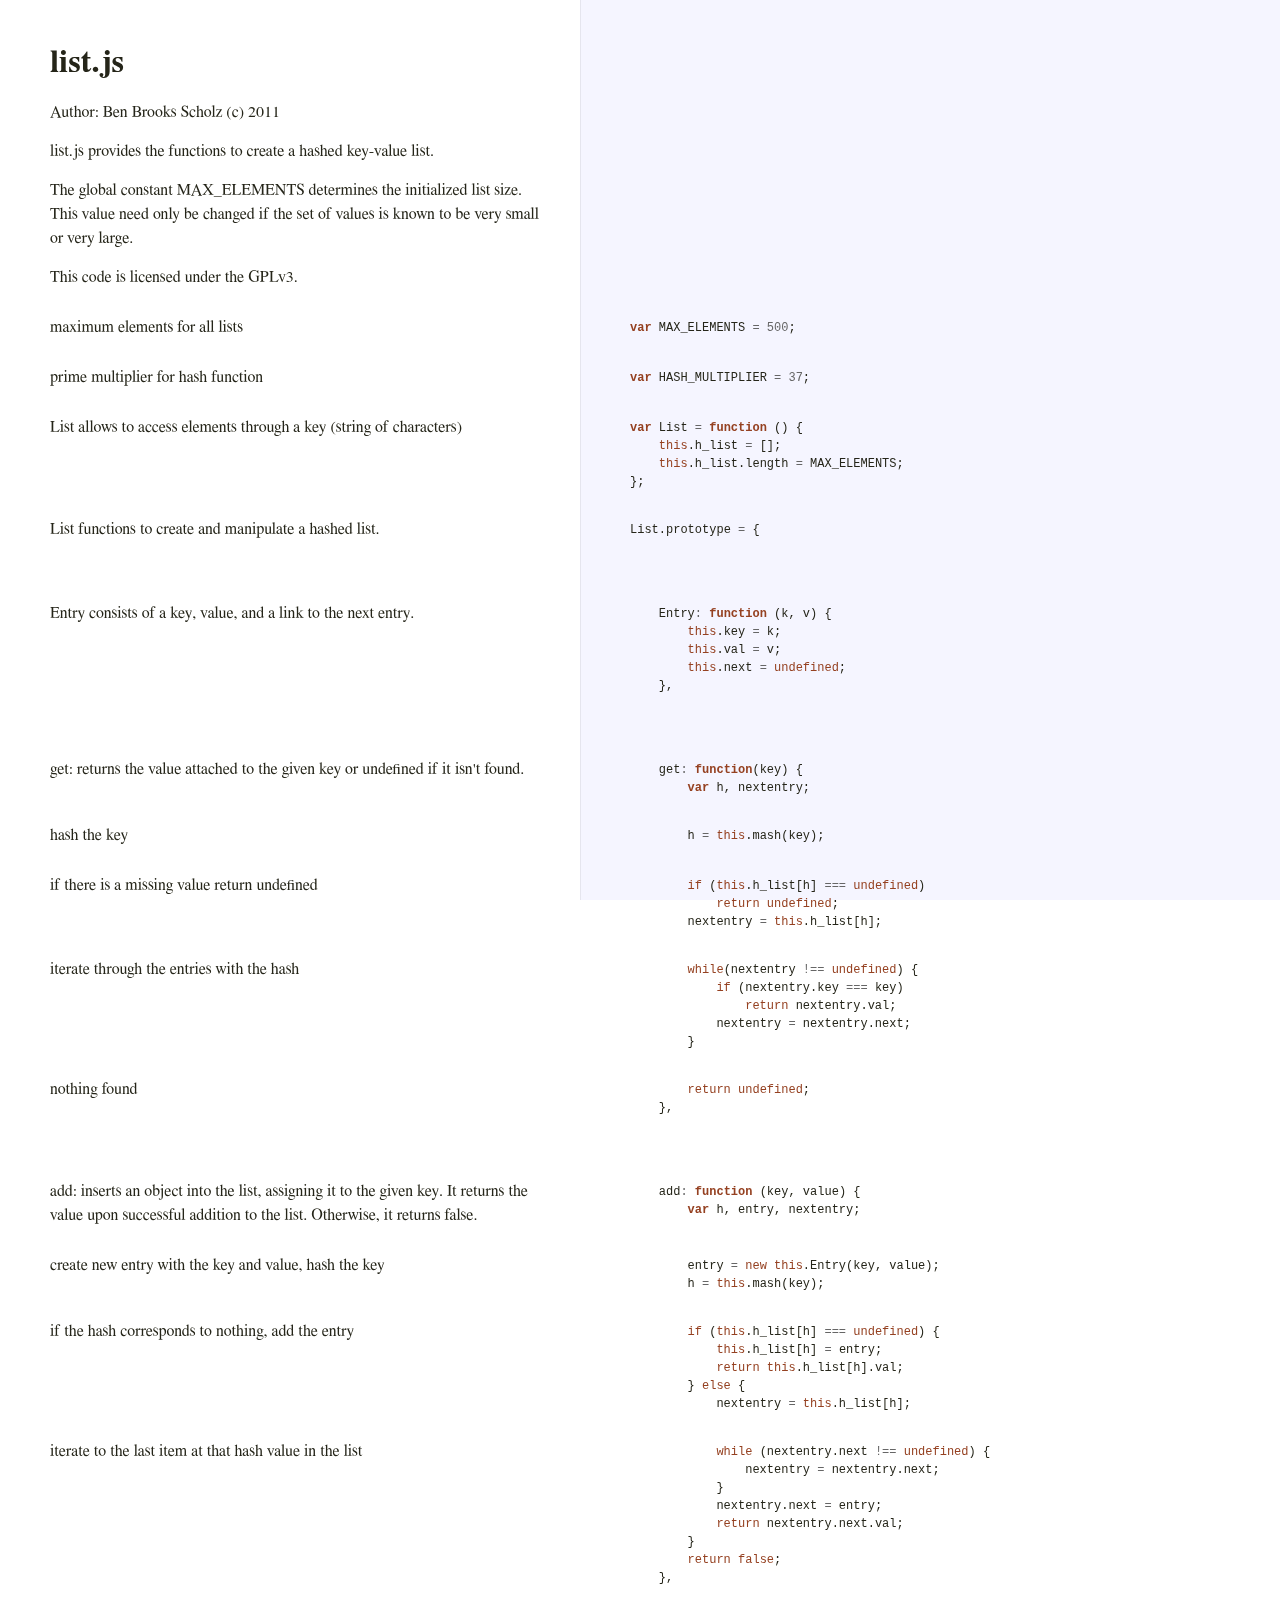
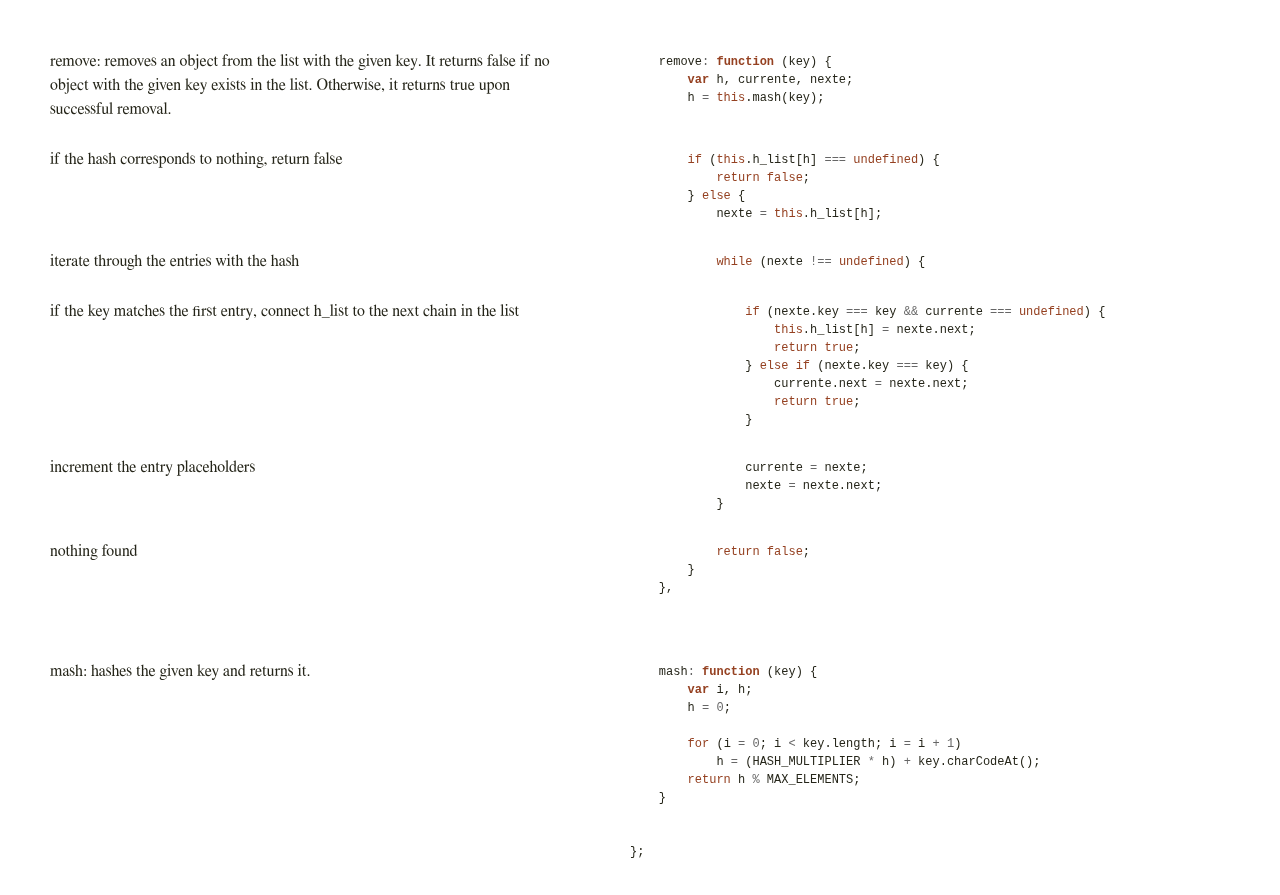
==== list.html @ 52f8178a "first commit" ====
<!DOCTYPE html>
<html>
<head>
  <meta http-equiv="content-type" content="text/html;charset=utf-8">
  <title>list.js</title>
  <link rel="stylesheet" href="styles/pycco.css">
</head>
<body>
<div id="background"></div>
<div id='container'>
  
  <div class='section'>
    <div class='docs'><h1>list.js</h1></div>
  </div>
  <div class='clearall'>
  <div class='section' id='section-0'>
    <div class='docs'>
      <div class='octowrap'>
        <a class='octothorpe' href='#section-0'>#</a>
      </div>
      <p>Author: Ben Brooks Scholz (c) 2011</p>
<p>list.js provides the functions to create a hashed key-value list.</p>
<p>The global constant MAX_ELEMENTS determines the initialized list
size. This value need only be changed if the set of values is known
to be very small or very large.</p>
<p>This code is licensed under the GPLv3.</p>
    </div>
    <div class='code'>
      <div class="highlight"><pre> </pre></div>
    </div>
  </div>
  <div class='clearall'></div><div class='section' id='section-1'>
    <div class='docs'>
      <div class='octowrap'>
        <a class='octothorpe' href='#section-1'>#</a>
      </div>
      <p>maximum elements for all lists </p>
    </div>
    <div class='code'>
      <div class="highlight"><pre><span class="kd">var</span> <span class="nx">MAX_ELEMENTS</span> <span class="o">=</span> <span class="mi">500</span><span class="p">;</span> </pre></div>
    </div>
  </div>
  <div class='clearall'></div><div class='section' id='section-2'>
    <div class='docs'>
      <div class='octowrap'>
        <a class='octothorpe' href='#section-2'>#</a>
      </div>
      <p>prime multiplier for hash function</p>
    </div>
    <div class='code'>
      <div class="highlight"><pre><span class="kd">var</span> <span class="nx">HASH_MULTIPLIER</span> <span class="o">=</span> <span class="mi">37</span><span class="p">;</span>   </pre></div>
    </div>
  </div>
  <div class='clearall'></div><div class='section' id='section-3'>
    <div class='docs'>
      <div class='octowrap'>
        <a class='octothorpe' href='#section-3'>#</a>
      </div>
      <p>List allows to access elements through a key (string of characters)</p>
    </div>
    <div class='code'>
      <div class="highlight"><pre><span class="kd">var</span> <span class="nx">List</span> <span class="o">=</span> <span class="kd">function</span> <span class="p">()</span> <span class="p">{</span>
    <span class="k">this</span><span class="p">.</span><span class="nx">h_list</span> <span class="o">=</span> <span class="p">[];</span>
    <span class="k">this</span><span class="p">.</span><span class="nx">h_list</span><span class="p">.</span><span class="nx">length</span> <span class="o">=</span> <span class="nx">MAX_ELEMENTS</span><span class="p">;</span>
<span class="p">};</span></pre></div>
    </div>
  </div>
  <div class='clearall'></div><div class='section' id='section-4'>
    <div class='docs'>
      <div class='octowrap'>
        <a class='octothorpe' href='#section-4'>#</a>
      </div>
      <p>List functions to create and manipulate a hashed list.</p>
    </div>
    <div class='code'>
      <div class="highlight"><pre><span class="nx">List</span><span class="p">.</span><span class="nx">prototype</span> <span class="o">=</span> <span class="p">{</span>
    
    </pre></div>
    </div>
  </div>
  <div class='clearall'></div><div class='section' id='section-5'>
    <div class='docs'>
      <div class='octowrap'>
        <a class='octothorpe' href='#section-5'>#</a>
      </div>
      <p>Entry consists of a key, value, and a link to the next entry.</p>
    </div>
    <div class='code'>
      <div class="highlight"><pre>    <span class="nx">Entry</span><span class="o">:</span> <span class="kd">function</span> <span class="p">(</span><span class="nx">k</span><span class="p">,</span> <span class="nx">v</span><span class="p">)</span> <span class="p">{</span>
        <span class="k">this</span><span class="p">.</span><span class="nx">key</span> <span class="o">=</span> <span class="nx">k</span><span class="p">;</span>  
        <span class="k">this</span><span class="p">.</span><span class="nx">val</span> <span class="o">=</span> <span class="nx">v</span><span class="p">;</span>
        <span class="k">this</span><span class="p">.</span><span class="nx">next</span> <span class="o">=</span> <span class="kc">undefined</span><span class="p">;</span>
    <span class="p">},</span>
    
    </pre></div>
    </div>
  </div>
  <div class='clearall'></div><div class='section' id='section-6'>
    <div class='docs'>
      <div class='octowrap'>
        <a class='octothorpe' href='#section-6'>#</a>
      </div>
      <p>get: returns the value attached to the given key or undefined if it isn't found.</p>
    </div>
    <div class='code'>
      <div class="highlight"><pre>    <span class="nx">get</span><span class="o">:</span> <span class="kd">function</span><span class="p">(</span><span class="nx">key</span><span class="p">)</span> <span class="p">{</span>
        <span class="kd">var</span> <span class="nx">h</span><span class="p">,</span> <span class="nx">nextentry</span><span class="p">;</span></pre></div>
    </div>
  </div>
  <div class='clearall'></div><div class='section' id='section-7'>
    <div class='docs'>
      <div class='octowrap'>
        <a class='octothorpe' href='#section-7'>#</a>
      </div>
      <p>hash the key</p>
    </div>
    <div class='code'>
      <div class="highlight"><pre>        <span class="nx">h</span> <span class="o">=</span> <span class="k">this</span><span class="p">.</span><span class="nx">mash</span><span class="p">(</span><span class="nx">key</span><span class="p">);</span></pre></div>
    </div>
  </div>
  <div class='clearall'></div><div class='section' id='section-8'>
    <div class='docs'>
      <div class='octowrap'>
        <a class='octothorpe' href='#section-8'>#</a>
      </div>
      <p>if there is a missing value return undefined</p>
    </div>
    <div class='code'>
      <div class="highlight"><pre>        <span class="k">if</span> <span class="p">(</span><span class="k">this</span><span class="p">.</span><span class="nx">h_list</span><span class="p">[</span><span class="nx">h</span><span class="p">]</span> <span class="o">===</span> <span class="kc">undefined</span><span class="p">)</span> 
            <span class="k">return</span> <span class="kc">undefined</span><span class="p">;</span>
        <span class="nx">nextentry</span> <span class="o">=</span> <span class="k">this</span><span class="p">.</span><span class="nx">h_list</span><span class="p">[</span><span class="nx">h</span><span class="p">];</span></pre></div>
    </div>
  </div>
  <div class='clearall'></div><div class='section' id='section-9'>
    <div class='docs'>
      <div class='octowrap'>
        <a class='octothorpe' href='#section-9'>#</a>
      </div>
      <p>iterate through the entries with the hash  <br />
</p>
    </div>
    <div class='code'>
      <div class="highlight"><pre>        <span class="k">while</span><span class="p">(</span><span class="nx">nextentry</span> <span class="o">!==</span> <span class="kc">undefined</span><span class="p">)</span> <span class="p">{</span>
            <span class="k">if</span> <span class="p">(</span><span class="nx">nextentry</span><span class="p">.</span><span class="nx">key</span> <span class="o">===</span> <span class="nx">key</span><span class="p">)</span>
                <span class="k">return</span> <span class="nx">nextentry</span><span class="p">.</span><span class="nx">val</span><span class="p">;</span>
            <span class="nx">nextentry</span> <span class="o">=</span> <span class="nx">nextentry</span><span class="p">.</span><span class="nx">next</span><span class="p">;</span>
        <span class="p">}</span></pre></div>
    </div>
  </div>
  <div class='clearall'></div><div class='section' id='section-10'>
    <div class='docs'>
      <div class='octowrap'>
        <a class='octothorpe' href='#section-10'>#</a>
      </div>
      <p>nothing found</p>
    </div>
    <div class='code'>
      <div class="highlight"><pre>        <span class="k">return</span> <span class="kc">undefined</span><span class="p">;</span>
    <span class="p">},</span>
    
    </pre></div>
    </div>
  </div>
  <div class='clearall'></div><div class='section' id='section-11'>
    <div class='docs'>
      <div class='octowrap'>
        <a class='octothorpe' href='#section-11'>#</a>
      </div>
      <p>add: inserts an object into the list, assigning it to the given key.
It returns the value upon successful addition to the list. Otherwise,
it returns false.</p>
    </div>
    <div class='code'>
      <div class="highlight"><pre>    <span class="nx">add</span><span class="o">:</span> <span class="kd">function</span> <span class="p">(</span><span class="nx">key</span><span class="p">,</span> <span class="nx">value</span><span class="p">)</span> <span class="p">{</span>
        <span class="kd">var</span> <span class="nx">h</span><span class="p">,</span> <span class="nx">entry</span><span class="p">,</span> <span class="nx">nextentry</span><span class="p">;</span></pre></div>
    </div>
  </div>
  <div class='clearall'></div><div class='section' id='section-12'>
    <div class='docs'>
      <div class='octowrap'>
        <a class='octothorpe' href='#section-12'>#</a>
      </div>
      <p>create new entry with the key and value, hash the key</p>
    </div>
    <div class='code'>
      <div class="highlight"><pre>        <span class="nx">entry</span> <span class="o">=</span> <span class="k">new</span> <span class="k">this</span><span class="p">.</span><span class="nx">Entry</span><span class="p">(</span><span class="nx">key</span><span class="p">,</span> <span class="nx">value</span><span class="p">);</span>
        <span class="nx">h</span> <span class="o">=</span> <span class="k">this</span><span class="p">.</span><span class="nx">mash</span><span class="p">(</span><span class="nx">key</span><span class="p">);</span></pre></div>
    </div>
  </div>
  <div class='clearall'></div><div class='section' id='section-13'>
    <div class='docs'>
      <div class='octowrap'>
        <a class='octothorpe' href='#section-13'>#</a>
      </div>
      <p>if the hash corresponds to nothing, add the entry</p>
    </div>
    <div class='code'>
      <div class="highlight"><pre>        <span class="k">if</span> <span class="p">(</span><span class="k">this</span><span class="p">.</span><span class="nx">h_list</span><span class="p">[</span><span class="nx">h</span><span class="p">]</span> <span class="o">===</span> <span class="kc">undefined</span><span class="p">)</span> <span class="p">{</span>
            <span class="k">this</span><span class="p">.</span><span class="nx">h_list</span><span class="p">[</span><span class="nx">h</span><span class="p">]</span> <span class="o">=</span> <span class="nx">entry</span><span class="p">;</span>
            <span class="k">return</span> <span class="k">this</span><span class="p">.</span><span class="nx">h_list</span><span class="p">[</span><span class="nx">h</span><span class="p">].</span><span class="nx">val</span><span class="p">;</span>
        <span class="p">}</span> <span class="k">else</span> <span class="p">{</span>
            <span class="nx">nextentry</span> <span class="o">=</span> <span class="k">this</span><span class="p">.</span><span class="nx">h_list</span><span class="p">[</span><span class="nx">h</span><span class="p">];</span></pre></div>
    </div>
  </div>
  <div class='clearall'></div><div class='section' id='section-14'>
    <div class='docs'>
      <div class='octowrap'>
        <a class='octothorpe' href='#section-14'>#</a>
      </div>
      <p>iterate to the last item at that hash value in the list</p>
    </div>
    <div class='code'>
      <div class="highlight"><pre>            <span class="k">while</span> <span class="p">(</span><span class="nx">nextentry</span><span class="p">.</span><span class="nx">next</span> <span class="o">!==</span> <span class="kc">undefined</span><span class="p">)</span> <span class="p">{</span>
                <span class="nx">nextentry</span> <span class="o">=</span> <span class="nx">nextentry</span><span class="p">.</span><span class="nx">next</span><span class="p">;</span>
            <span class="p">}</span>
            <span class="nx">nextentry</span><span class="p">.</span><span class="nx">next</span> <span class="o">=</span> <span class="nx">entry</span><span class="p">;</span>
            <span class="k">return</span> <span class="nx">nextentry</span><span class="p">.</span><span class="nx">next</span><span class="p">.</span><span class="nx">val</span><span class="p">;</span>
        <span class="p">}</span>
        <span class="k">return</span> <span class="kc">false</span><span class="p">;</span>
    <span class="p">},</span>
    
    </pre></div>
    </div>
  </div>
  <div class='clearall'></div><div class='section' id='section-15'>
    <div class='docs'>
      <div class='octowrap'>
        <a class='octothorpe' href='#section-15'>#</a>
      </div>
      <p>remove: removes an object from the list with the given key. It returns
false if no object with the given key exists in the list. Otherwise, it
returns true upon successful removal.</p>
    </div>
    <div class='code'>
      <div class="highlight"><pre>    <span class="nx">remove</span><span class="o">:</span> <span class="kd">function</span> <span class="p">(</span><span class="nx">key</span><span class="p">)</span> <span class="p">{</span>
        <span class="kd">var</span> <span class="nx">h</span><span class="p">,</span> <span class="nx">currente</span><span class="p">,</span> <span class="nx">nexte</span><span class="p">;</span>
        <span class="nx">h</span> <span class="o">=</span> <span class="k">this</span><span class="p">.</span><span class="nx">mash</span><span class="p">(</span><span class="nx">key</span><span class="p">);</span></pre></div>
    </div>
  </div>
  <div class='clearall'></div><div class='section' id='section-16'>
    <div class='docs'>
      <div class='octowrap'>
        <a class='octothorpe' href='#section-16'>#</a>
      </div>
      <p>if the hash corresponds to nothing, return false</p>
    </div>
    <div class='code'>
      <div class="highlight"><pre>        <span class="k">if</span> <span class="p">(</span><span class="k">this</span><span class="p">.</span><span class="nx">h_list</span><span class="p">[</span><span class="nx">h</span><span class="p">]</span> <span class="o">===</span> <span class="kc">undefined</span><span class="p">)</span> <span class="p">{</span>
            <span class="k">return</span> <span class="kc">false</span><span class="p">;</span>
        <span class="p">}</span> <span class="k">else</span> <span class="p">{</span>
            <span class="nx">nexte</span> <span class="o">=</span> <span class="k">this</span><span class="p">.</span><span class="nx">h_list</span><span class="p">[</span><span class="nx">h</span><span class="p">];</span></pre></div>
    </div>
  </div>
  <div class='clearall'></div><div class='section' id='section-17'>
    <div class='docs'>
      <div class='octowrap'>
        <a class='octothorpe' href='#section-17'>#</a>
      </div>
      <p>iterate through the entries with the hash</p>
    </div>
    <div class='code'>
      <div class="highlight"><pre>            <span class="k">while</span> <span class="p">(</span><span class="nx">nexte</span> <span class="o">!==</span> <span class="kc">undefined</span><span class="p">)</span> <span class="p">{</span></pre></div>
    </div>
  </div>
  <div class='clearall'></div><div class='section' id='section-18'>
    <div class='docs'>
      <div class='octowrap'>
        <a class='octothorpe' href='#section-18'>#</a>
      </div>
      <p>if the key matches the first entry, connect h_list to the next chain in the list</p>
    </div>
    <div class='code'>
      <div class="highlight"><pre>                <span class="k">if</span> <span class="p">(</span><span class="nx">nexte</span><span class="p">.</span><span class="nx">key</span> <span class="o">===</span> <span class="nx">key</span> <span class="o">&amp;&amp;</span> <span class="nx">currente</span> <span class="o">===</span> <span class="kc">undefined</span><span class="p">)</span> <span class="p">{</span>
                    <span class="k">this</span><span class="p">.</span><span class="nx">h_list</span><span class="p">[</span><span class="nx">h</span><span class="p">]</span> <span class="o">=</span> <span class="nx">nexte</span><span class="p">.</span><span class="nx">next</span><span class="p">;</span>
                    <span class="k">return</span> <span class="kc">true</span><span class="p">;</span>
                <span class="p">}</span> <span class="k">else</span> <span class="k">if</span> <span class="p">(</span><span class="nx">nexte</span><span class="p">.</span><span class="nx">key</span> <span class="o">===</span> <span class="nx">key</span><span class="p">)</span> <span class="p">{</span>
                    <span class="nx">currente</span><span class="p">.</span><span class="nx">next</span> <span class="o">=</span> <span class="nx">nexte</span><span class="p">.</span><span class="nx">next</span><span class="p">;</span>
                    <span class="k">return</span> <span class="kc">true</span><span class="p">;</span>
                <span class="p">}</span></pre></div>
    </div>
  </div>
  <div class='clearall'></div><div class='section' id='section-19'>
    <div class='docs'>
      <div class='octowrap'>
        <a class='octothorpe' href='#section-19'>#</a>
      </div>
      <p>increment the entry placeholders</p>
    </div>
    <div class='code'>
      <div class="highlight"><pre>                <span class="nx">currente</span> <span class="o">=</span> <span class="nx">nexte</span><span class="p">;</span>
                <span class="nx">nexte</span> <span class="o">=</span> <span class="nx">nexte</span><span class="p">.</span><span class="nx">next</span><span class="p">;</span>
            <span class="p">}</span></pre></div>
    </div>
  </div>
  <div class='clearall'></div><div class='section' id='section-20'>
    <div class='docs'>
      <div class='octowrap'>
        <a class='octothorpe' href='#section-20'>#</a>
      </div>
      <p>nothing found</p>
    </div>
    <div class='code'>
      <div class="highlight"><pre>            <span class="k">return</span> <span class="kc">false</span><span class="p">;</span>
        <span class="p">}</span>
    <span class="p">},</span>
     
    </pre></div>
    </div>
  </div>
  <div class='clearall'></div><div class='section' id='section-21'>
    <div class='docs'>
      <div class='octowrap'>
        <a class='octothorpe' href='#section-21'>#</a>
      </div>
      <p>mash: hashes the given key and returns it.</p>
    </div>
    <div class='code'>
      <div class="highlight"><pre>    <span class="nx">mash</span><span class="o">:</span> <span class="kd">function</span> <span class="p">(</span><span class="nx">key</span><span class="p">)</span> <span class="p">{</span>
        <span class="kd">var</span> <span class="nx">i</span><span class="p">,</span> <span class="nx">h</span><span class="p">;</span>
        <span class="nx">h</span> <span class="o">=</span> <span class="mi">0</span><span class="p">;</span>
        
        <span class="k">for</span> <span class="p">(</span><span class="nx">i</span> <span class="o">=</span> <span class="mi">0</span><span class="p">;</span> <span class="nx">i</span> <span class="o">&lt;</span> <span class="nx">key</span><span class="p">.</span><span class="nx">length</span><span class="p">;</span> <span class="nx">i</span> <span class="o">=</span> <span class="nx">i</span> <span class="o">+</span> <span class="mi">1</span><span class="p">)</span>
            <span class="nx">h</span> <span class="o">=</span> <span class="p">(</span><span class="nx">HASH_MULTIPLIER</span> <span class="o">*</span> <span class="nx">h</span><span class="p">)</span> <span class="o">+</span> <span class="nx">key</span><span class="p">.</span><span class="nx">charCodeAt</span><span class="p">();</span>
        <span class="k">return</span> <span class="nx">h</span> <span class="o">%</span> <span class="nx">MAX_ELEMENTS</span><span class="p">;</span>
    <span class="p">}</span> 
    
     
<span class="p">};</span>

</pre></div>
    </div>
  </div>
  <div class='clearall'></div>
</div>
</body>
---- styles/pycco.css ----
/*--------------------- Layout and Typography ----------------------------*/
body {
  font-family: 'Palatino Linotype', 'Book Antiqua', Palatino, FreeSerif, serif;
  font-size: 16px;
  line-height: 24px;
  color: #252519;
  margin: 0; padding: 0;
}
a {
  color: #261a3b;
}
  a:visited {
    color: #261a3b;
  }
p {
  margin: 0 0 15px 0;
}
h1, h2, h3, h4, h5, h6 {
  margin: 40px 0 15px 0;
}
h2, h3, h4, h5, h6 {
    margin-top: 0;
  }
#container, div.section {
  position: relative;
}
#background {
  position: fixed;
  top: 0; left: 580px; right: 0; bottom: 0;
  background: #f5f5ff;
  border-left: 1px solid #e5e5ee;
  z-index: -1;
}
#jump_to, #jump_page {
  background: white;
  -webkit-box-shadow: 0 0 25px #777; -moz-box-shadow: 0 0 25px #777;
  -webkit-border-bottom-left-radius: 5px; -moz-border-radius-bottomleft: 5px;
  font: 10px Arial;
  text-transform: uppercase;
  cursor: pointer;
  text-align: right;
}
#jump_to, #jump_wrapper {
  position: fixed;
  right: 0; top: 0;
  padding: 5px 10px;
}
  #jump_wrapper {
    padding: 0;
    display: none;
  }
    #jump_to:hover #jump_wrapper {
      display: block;
    }
    #jump_page {
      padding: 5px 0 3px;
      margin: 0 0 25px 25px;
    }
      #jump_page .source {
        display: block;
        padding: 5px 10px;
        text-decoration: none;
        border-top: 1px solid #eee;
      }
        #jump_page .source:hover {
          background: #f5f5ff;
        }
        #jump_page .source:first-child {
        }
div.docs {
  float: left;
  max-width: 500px;
  min-width: 500px;
  min-height: 5px;
  padding: 10px 25px 1px 50px;
  vertical-align: top;
  text-align: left;
}
  .docs pre {
    margin: 15px 0 15px;
    padding-left: 15px;
  }
  .docs p tt, .docs p code {
    background: #f8f8ff;
    border: 1px solid #dedede;
    font-size: 12px;
    padding: 0 0.2em;
  }
  .octowrap {
    position: relative;
  }
    .octothorpe {
      font: 12px Arial;
      text-decoration: none;
      color: #454545;
      position: absolute;
      top: 3px; left: -20px;
      padding: 1px 2px;
      opacity: 0;
      -webkit-transition: opacity 0.2s linear;
    }
      div.docs:hover .octothorpe {
        opacity: 1;
      }
div.code {
  margin-left: 580px;
  padding: 14px 15px 16px 50px;
  vertical-align: top;
}
  .code pre, .docs p code {
    font-size: 12px;
  }
    pre, tt, code {
      line-height: 18px;
      font-family: Monaco, Consolas, "Lucida Console", monospace;
      margin: 0; padding: 0;
    }
div.clearall {
    clear: both;
}


/*---------------------- Syntax Highlighting -----------------------------*/
td.linenos { background-color: #f0f0f0; padding-right: 10px; }
span.lineno { background-color: #f0f0f0; padding: 0 5px 0 5px; }
body .hll { background-color: #ffffcc }
body .c { color: #408080; font-style: italic }  /* Comment */
body .err { border: 1px solid #FF0000 }         /* Error */
body .k { color: #954121 }                      /* Keyword */
body .o { color: #666666 }                      /* Operator */
body .cm { color: #408080; font-style: italic } /* Comment.Multiline */
body .cp { color: #BC7A00 }                     /* Comment.Preproc */
body .c1 { color: #408080; font-style: italic } /* Comment.Single */
body .cs { color: #408080; font-style: italic } /* Comment.Special */
body .gd { color: #A00000 }                     /* Generic.Deleted */
body .ge { font-style: italic }                 /* Generic.Emph */
body .gr { color: #FF0000 }                     /* Generic.Error */
body .gh { color: #000080; font-weight: bold }  /* Generic.Heading */
body .gi { color: #00A000 }                     /* Generic.Inserted */
body .go { color: #808080 }                     /* Generic.Output */
body .gp { color: #000080; font-weight: bold }  /* Generic.Prompt */
body .gs { font-weight: bold }                  /* Generic.Strong */
body .gu { color: #800080; font-weight: bold }  /* Generic.Subheading */
body .gt { color: #0040D0 }                     /* Generic.Traceback */
body .kc { color: #954121 }                     /* Keyword.Constant */
body .kd { color: #954121; font-weight: bold }  /* Keyword.Declaration */
body .kn { color: #954121; font-weight: bold }  /* Keyword.Namespace */
body .kp { color: #954121 }                     /* Keyword.Pseudo */
body .kr { color: #954121; font-weight: bold }  /* Keyword.Reserved */
body .kt { color: #B00040 }                     /* Keyword.Type */
body .m { color: #666666 }                      /* Literal.Number */
body .s { color: #219161 }                      /* Literal.String */
body .na { color: #7D9029 }                     /* Name.Attribute */
body .nb { color: #954121 }                     /* Name.Builtin */
body .nc { color: #0000FF; font-weight: bold }  /* Name.Class */
body .no { color: #880000 }                     /* Name.Constant */
body .nd { color: #AA22FF }                     /* Name.Decorator */
body .ni { color: #999999; font-weight: bold }  /* Name.Entity */
body .ne { color: #D2413A; font-weight: bold }  /* Name.Exception */
body .nf { color: #0000FF }                     /* Name.Function */
body .nl { color: #A0A000 }                     /* Name.Label */
body .nn { color: #0000FF; font-weight: bold }  /* Name.Namespace */
body .nt { color: #954121; font-weight: bold }  /* Name.Tag */
body .nv { color: #19469D }                     /* Name.Variable */
body .ow { color: #AA22FF; font-weight: bold }  /* Operator.Word */
body .w { color: #bbbbbb }                      /* Text.Whitespace */
body .mf { color: #666666 }                     /* Literal.Number.Float */
body .mh { color: #666666 }                     /* Literal.Number.Hex */
body .mi { color: #666666 }                     /* Literal.Number.Integer */
body .mo { color: #666666 }                     /* Literal.Number.Oct */
body .sb { color: #219161 }                     /* Literal.String.Backtick */
body .sc { color: #219161 }                     /* Literal.String.Char */
body .sd { color: #219161; font-style: italic } /* Literal.String.Doc */
body .s2 { color: #219161 }                     /* Literal.String.Double */
body .se { color: #BB6622; font-weight: bold }  /* Literal.String.Escape */
body .sh { color: #219161 }                     /* Literal.String.Heredoc */
body .si { color: #BB6688; font-weight: bold }  /* Literal.String.Interpol */
body .sx { color: #954121 }                     /* Literal.String.Other */
body .sr { color: #BB6688 }                     /* Literal.String.Regex */
body .s1 { color: #219161 }                     /* Literal.String.Single */
body .ss { color: #19469D }                     /* Literal.String.Symbol */
body .bp { color: #954121 }                     /* Name.Builtin.Pseudo */
body .vc { color: #19469D }                     /* Name.Variable.Class */
body .vg { color: #19469D }                     /* Name.Variable.Global */
body .vi { color: #19469D }                     /* Name.Variable.Instance */
body .il { color: #666666 }                     /* Literal.Number.Integer.Long */
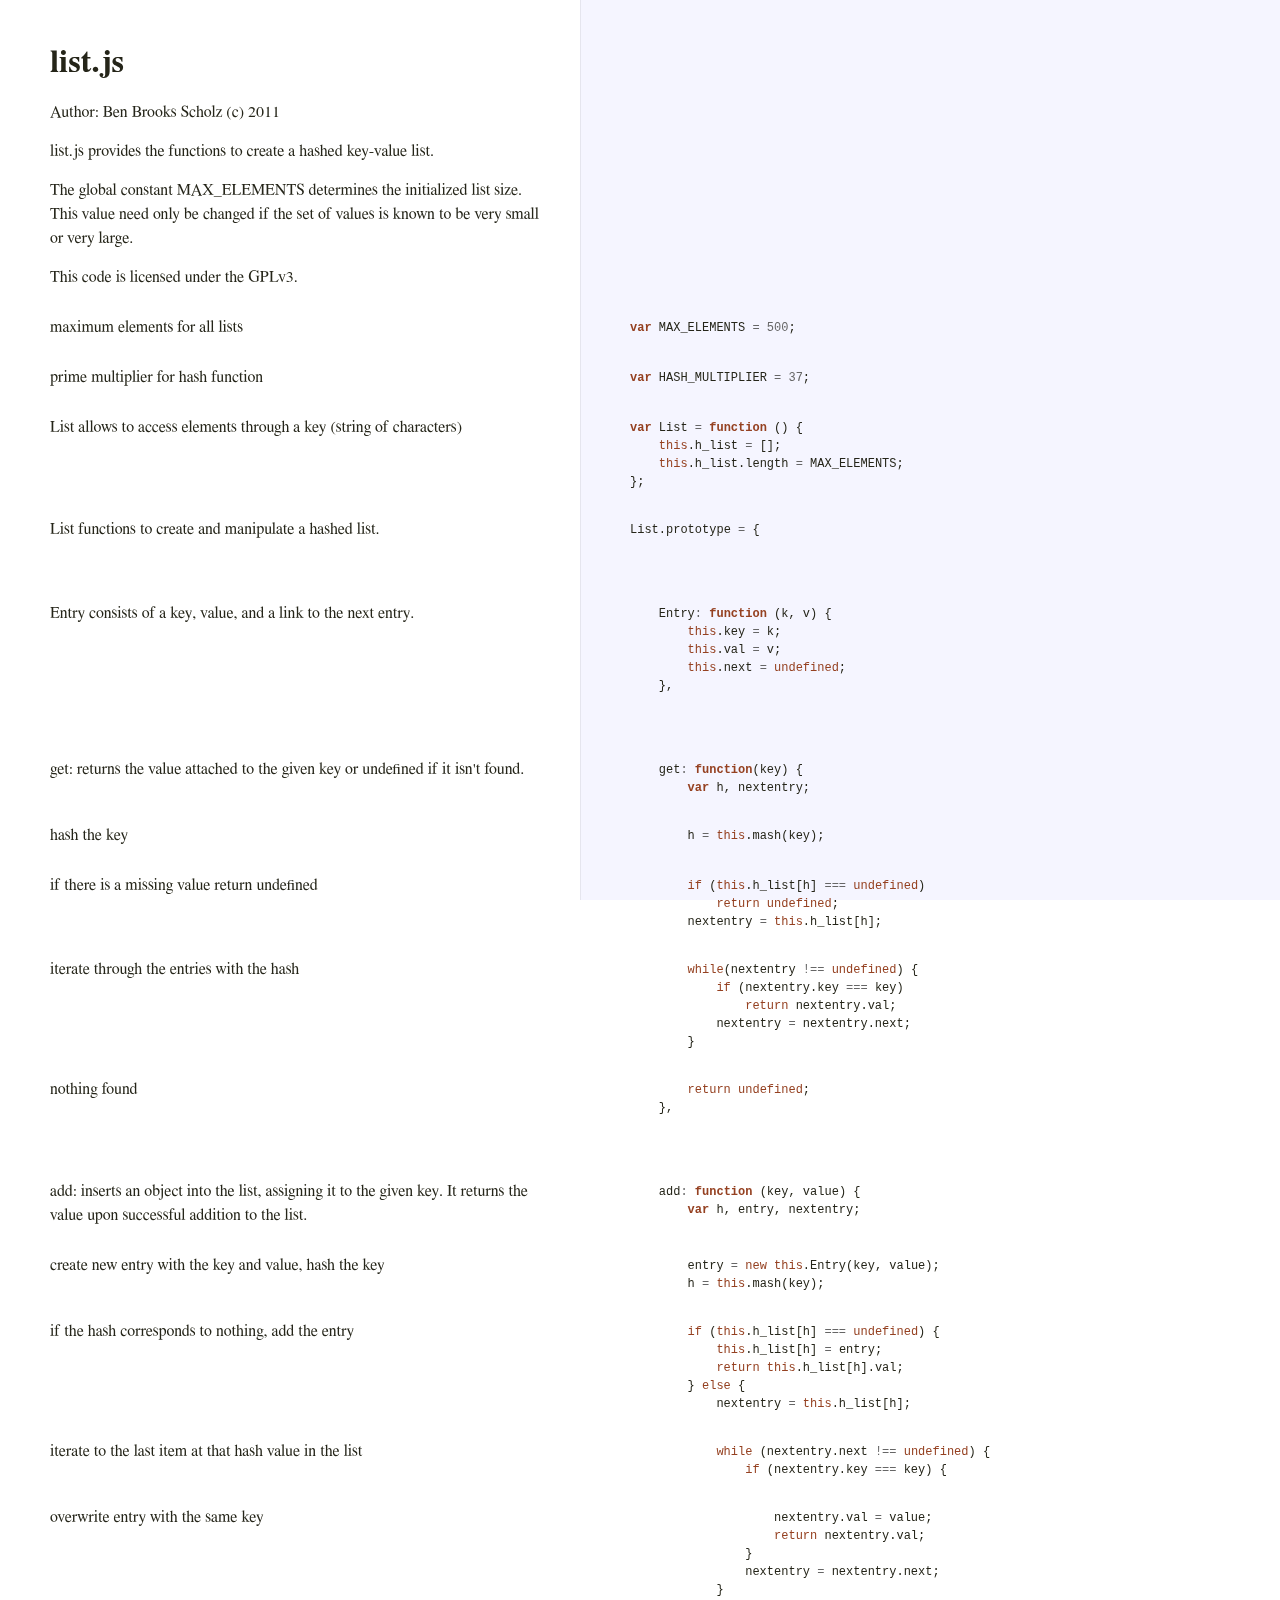
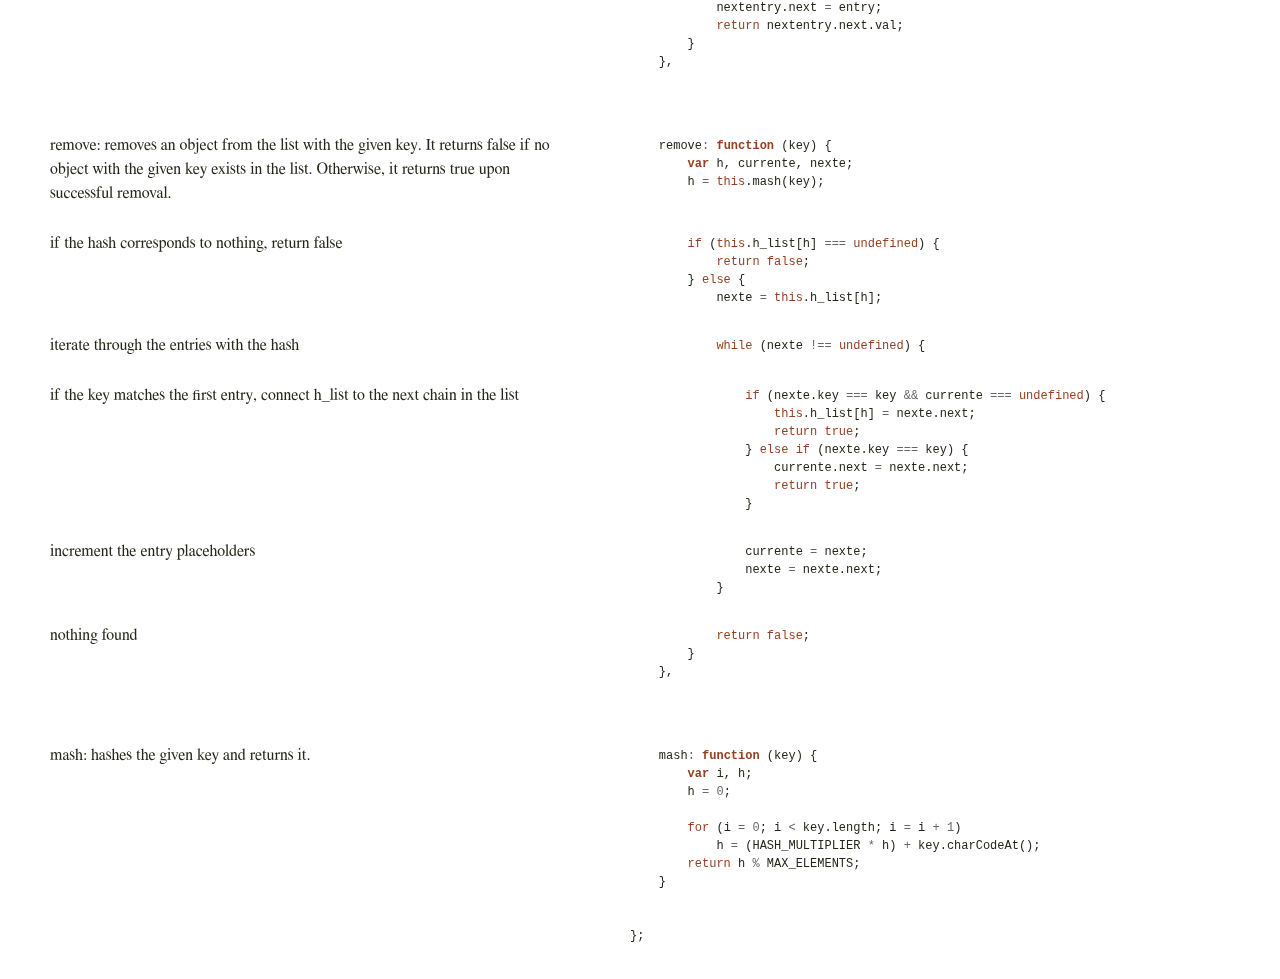
==== commit 328ade11: "updated new source" ====
--- a/list.html
+++ b/list.html
@@ -167,8 +167,7 @@
         <a class='octothorpe' href='#section-11'>#</a>
       </div>
       <p>add: inserts an object into the list, assigning it to the given key.
-It returns the value upon successful addition to the list. Otherwise,
-it returns false.</p>
+It returns the value upon successful addition to the list.</p>
     </div>
     <div class='code'>
       <div class="highlight"><pre>    <span class="nx">add</span><span class="o">:</span> <span class="kd">function</span> <span class="p">(</span><span class="nx">key</span><span class="p">,</span> <span class="nx">value</span><span class="p">)</span> <span class="p">{</span>
@@ -211,21 +210,34 @@
     </div>
     <div class='code'>
       <div class="highlight"><pre>            <span class="k">while</span> <span class="p">(</span><span class="nx">nextentry</span><span class="p">.</span><span class="nx">next</span> <span class="o">!==</span> <span class="kc">undefined</span><span class="p">)</span> <span class="p">{</span>
+                <span class="k">if</span> <span class="p">(</span><span class="nx">nextentry</span><span class="p">.</span><span class="nx">key</span> <span class="o">===</span> <span class="nx">key</span><span class="p">)</span> <span class="p">{</span></pre></div>
+    </div>
+  </div>
+  <div class='clearall'></div><div class='section' id='section-15'>
+    <div class='docs'>
+      <div class='octowrap'>
+        <a class='octothorpe' href='#section-15'>#</a>
+      </div>
+      <p>overwrite entry with the same key</p>
+    </div>
+    <div class='code'>
+      <div class="highlight"><pre>                    <span class="nx">nextentry</span><span class="p">.</span><span class="nx">val</span> <span class="o">=</span> <span class="nx">value</span><span class="p">;</span>
+                    <span class="k">return</span> <span class="nx">nextentry</span><span class="p">.</span><span class="nx">val</span><span class="p">;</span>   
+                <span class="p">}</span>
                 <span class="nx">nextentry</span> <span class="o">=</span> <span class="nx">nextentry</span><span class="p">.</span><span class="nx">next</span><span class="p">;</span>
             <span class="p">}</span>
             <span class="nx">nextentry</span><span class="p">.</span><span class="nx">next</span> <span class="o">=</span> <span class="nx">entry</span><span class="p">;</span>
             <span class="k">return</span> <span class="nx">nextentry</span><span class="p">.</span><span class="nx">next</span><span class="p">.</span><span class="nx">val</span><span class="p">;</span>
         <span class="p">}</span>
-        <span class="k">return</span> <span class="kc">false</span><span class="p">;</span>
     <span class="p">},</span>
     
     </pre></div>
     </div>
   </div>
-  <div class='clearall'></div><div class='section' id='section-15'>
-    <div class='docs'>
-      <div class='octowrap'>
-        <a class='octothorpe' href='#section-15'>#</a>
+  <div class='clearall'></div><div class='section' id='section-16'>
+    <div class='docs'>
+      <div class='octowrap'>
+        <a class='octothorpe' href='#section-16'>#</a>
       </div>
       <p>remove: removes an object from the list with the given key. It returns
 false if no object with the given key exists in the list. Otherwise, it
@@ -237,10 +249,10 @@
         <span class="nx">h</span> <span class="o">=</span> <span class="k">this</span><span class="p">.</span><span class="nx">mash</span><span class="p">(</span><span class="nx">key</span><span class="p">);</span></pre></div>
     </div>
   </div>
-  <div class='clearall'></div><div class='section' id='section-16'>
-    <div class='docs'>
-      <div class='octowrap'>
-        <a class='octothorpe' href='#section-16'>#</a>
+  <div class='clearall'></div><div class='section' id='section-17'>
+    <div class='docs'>
+      <div class='octowrap'>
+        <a class='octothorpe' href='#section-17'>#</a>
       </div>
       <p>if the hash corresponds to nothing, return false</p>
     </div>
@@ -251,10 +263,10 @@
             <span class="nx">nexte</span> <span class="o">=</span> <span class="k">this</span><span class="p">.</span><span class="nx">h_list</span><span class="p">[</span><span class="nx">h</span><span class="p">];</span></pre></div>
     </div>
   </div>
-  <div class='clearall'></div><div class='section' id='section-17'>
-    <div class='docs'>
-      <div class='octowrap'>
-        <a class='octothorpe' href='#section-17'>#</a>
+  <div class='clearall'></div><div class='section' id='section-18'>
+    <div class='docs'>
+      <div class='octowrap'>
+        <a class='octothorpe' href='#section-18'>#</a>
       </div>
       <p>iterate through the entries with the hash</p>
     </div>
@@ -262,10 +274,10 @@
       <div class="highlight"><pre>            <span class="k">while</span> <span class="p">(</span><span class="nx">nexte</span> <span class="o">!==</span> <span class="kc">undefined</span><span class="p">)</span> <span class="p">{</span></pre></div>
     </div>
   </div>
-  <div class='clearall'></div><div class='section' id='section-18'>
-    <div class='docs'>
-      <div class='octowrap'>
-        <a class='octothorpe' href='#section-18'>#</a>
+  <div class='clearall'></div><div class='section' id='section-19'>
+    <div class='docs'>
+      <div class='octowrap'>
+        <a class='octothorpe' href='#section-19'>#</a>
       </div>
       <p>if the key matches the first entry, connect h_list to the next chain in the list</p>
     </div>
@@ -279,10 +291,10 @@
                 <span class="p">}</span></pre></div>
     </div>
   </div>
-  <div class='clearall'></div><div class='section' id='section-19'>
-    <div class='docs'>
-      <div class='octowrap'>
-        <a class='octothorpe' href='#section-19'>#</a>
+  <div class='clearall'></div><div class='section' id='section-20'>
+    <div class='docs'>
+      <div class='octowrap'>
+        <a class='octothorpe' href='#section-20'>#</a>
       </div>
       <p>increment the entry placeholders</p>
     </div>
@@ -292,10 +304,10 @@
             <span class="p">}</span></pre></div>
     </div>
   </div>
-  <div class='clearall'></div><div class='section' id='section-20'>
-    <div class='docs'>
-      <div class='octowrap'>
-        <a class='octothorpe' href='#section-20'>#</a>
+  <div class='clearall'></div><div class='section' id='section-21'>
+    <div class='docs'>
+      <div class='octowrap'>
+        <a class='octothorpe' href='#section-21'>#</a>
       </div>
       <p>nothing found</p>
     </div>
@@ -307,10 +319,10 @@
     </pre></div>
     </div>
   </div>
-  <div class='clearall'></div><div class='section' id='section-21'>
-    <div class='docs'>
-      <div class='octowrap'>
-        <a class='octothorpe' href='#section-21'>#</a>
+  <div class='clearall'></div><div class='section' id='section-22'>
+    <div class='docs'>
+      <div class='octowrap'>
+        <a class='octothorpe' href='#section-22'>#</a>
       </div>
       <p>mash: hashes the given key and returns it.</p>
     </div>
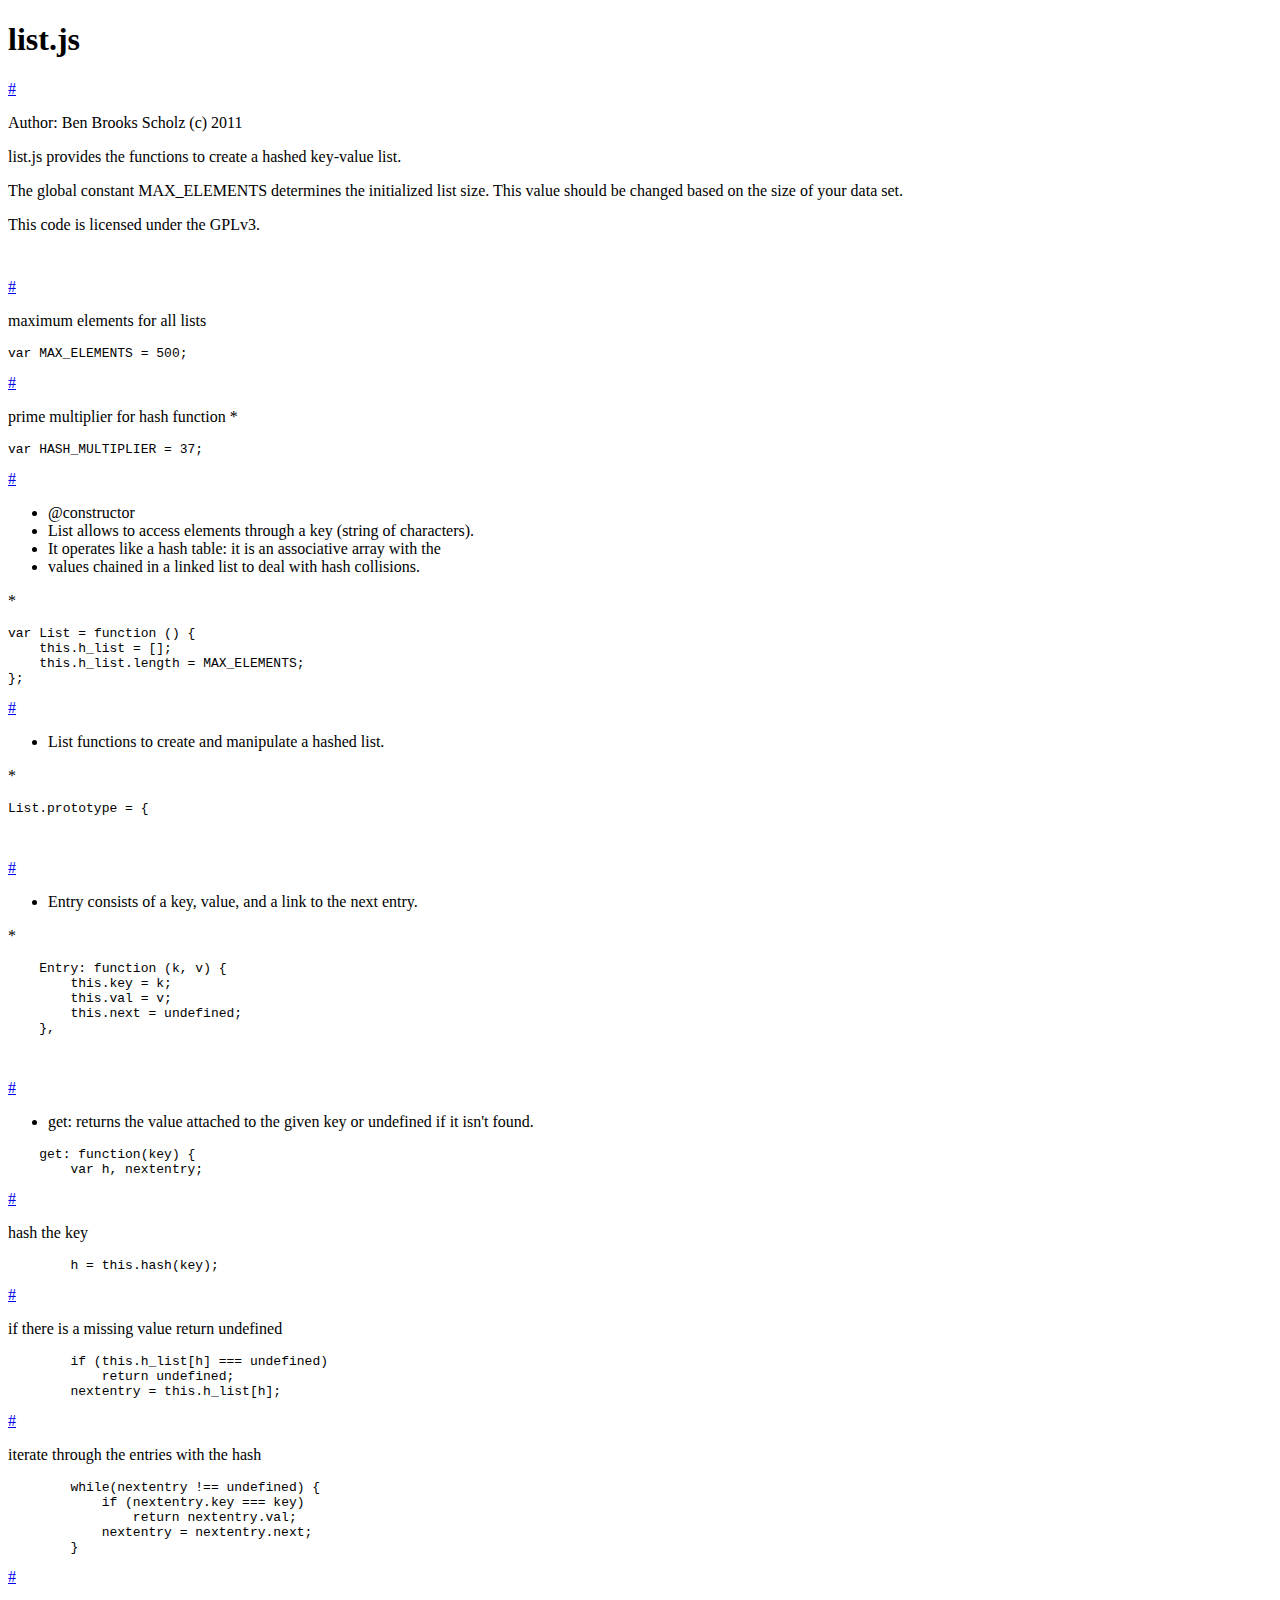
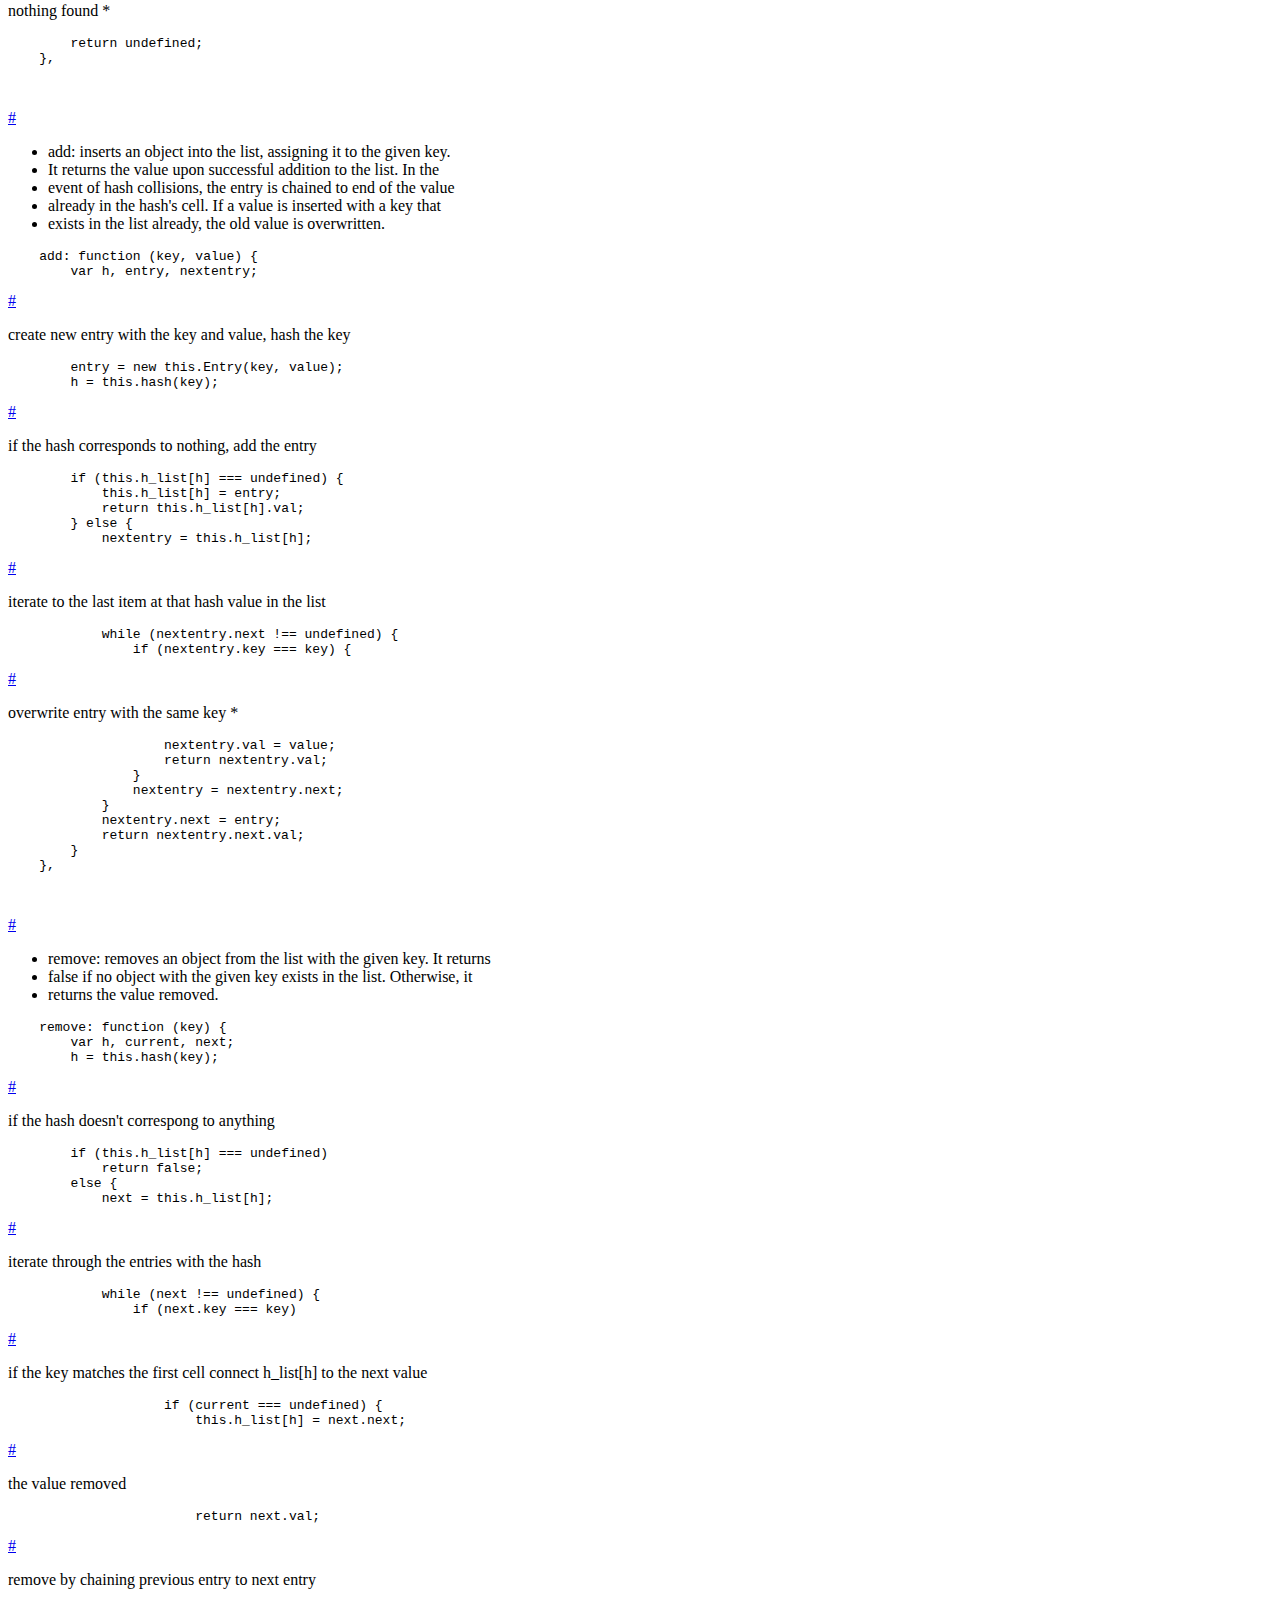
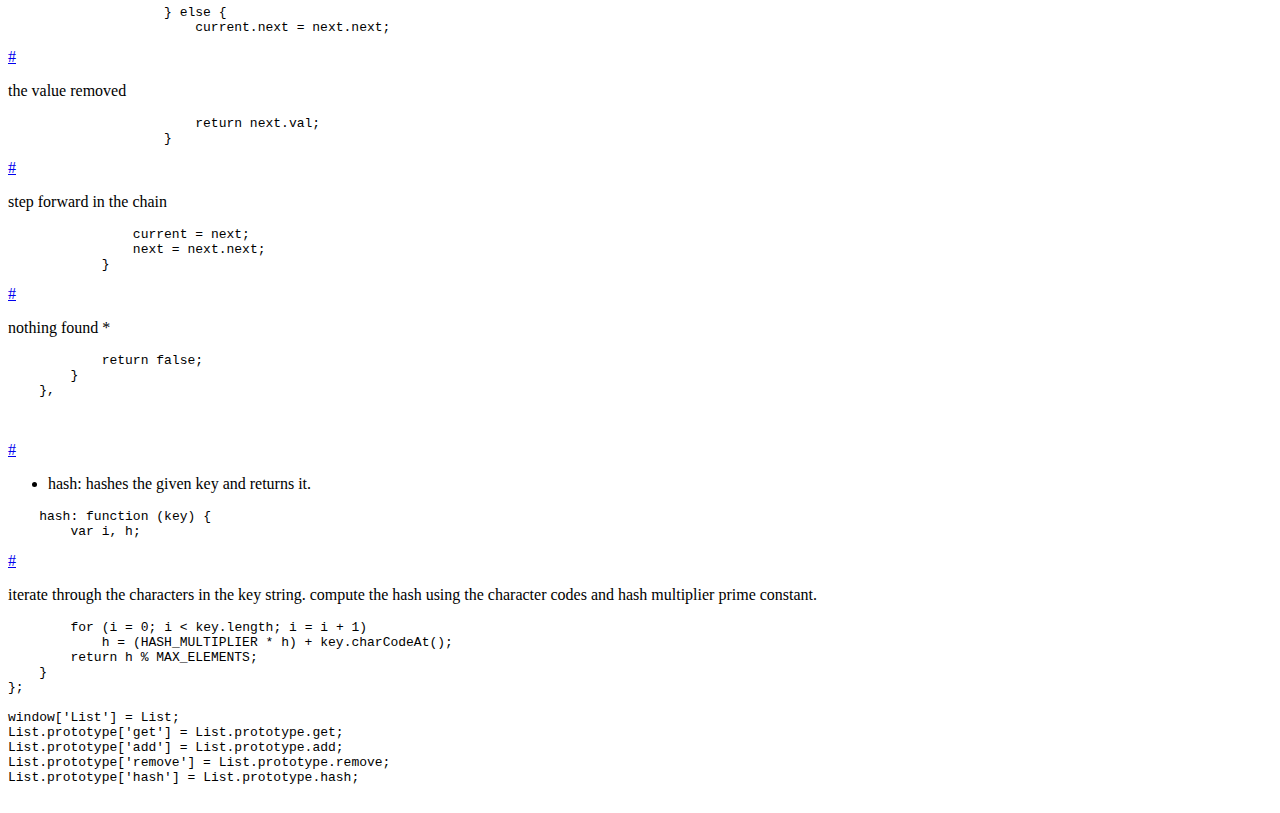
==== commit fe2187a9: "newest annotated code" ====
--- a/list.html
+++ b/list.html
@@ -3,7 +3,7 @@
 <head>
   <meta http-equiv="content-type" content="text/html;charset=utf-8">
   <title>list.js</title>
-  <link rel="stylesheet" href="styles/pycco.css">
+  <link rel="stylesheet" href="pycco.css">
 </head>
 <body>
 <div id="background"></div>
@@ -21,8 +21,8 @@
       <p>Author: Ben Brooks Scholz (c) 2011</p>
 <p>list.js provides the functions to create a hashed key-value list.</p>
 <p>The global constant MAX_ELEMENTS determines the initialized list
-size. This value need only be changed if the set of values is known
-to be very small or very large.</p>
+size. This value should be changed based on the size of your data
+set.</p>
 <p>This code is licensed under the GPLv3.</p>
     </div>
     <div class='code'>
@@ -45,7 +45,8 @@
       <div class='octowrap'>
         <a class='octothorpe' href='#section-2'>#</a>
       </div>
-      <p>prime multiplier for hash function</p>
+      <p>prime multiplier for hash function
+*</p>
     </div>
     <div class='code'>
       <div class="highlight"><pre><span class="kd">var</span> <span class="nx">HASH_MULTIPLIER</span> <span class="o">=</span> <span class="mi">37</span><span class="p">;</span>   </pre></div>
@@ -56,7 +57,13 @@
       <div class='octowrap'>
         <a class='octothorpe' href='#section-3'>#</a>
       </div>
-      <p>List allows to access elements through a key (string of characters)</p>
+      <ul>
+<li>@constructor</li>
+<li>List allows to access elements through a key (string of characters).</li>
+<li>It operates like a hash table: it is an associative array with the</li>
+<li>values chained in a linked list to deal with hash collisions.</li>
+</ul>
+<p>*</p>
     </div>
     <div class='code'>
       <div class="highlight"><pre><span class="kd">var</span> <span class="nx">List</span> <span class="o">=</span> <span class="kd">function</span> <span class="p">()</span> <span class="p">{</span>
@@ -70,7 +77,10 @@
       <div class='octowrap'>
         <a class='octothorpe' href='#section-4'>#</a>
       </div>
-      <p>List functions to create and manipulate a hashed list.</p>
+      <ul>
+<li>List functions to create and manipulate a hashed list.</li>
+</ul>
+<p>*</p>
     </div>
     <div class='code'>
       <div class="highlight"><pre><span class="nx">List</span><span class="p">.</span><span class="nx">prototype</span> <span class="o">=</span> <span class="p">{</span>
@@ -83,7 +93,10 @@
       <div class='octowrap'>
         <a class='octothorpe' href='#section-5'>#</a>
       </div>
-      <p>Entry consists of a key, value, and a link to the next entry.</p>
+      <ul>
+<li>Entry consists of a key, value, and a link to the next entry.</li>
+</ul>
+<p>*</p>
     </div>
     <div class='code'>
       <div class="highlight"><pre>    <span class="nx">Entry</span><span class="o">:</span> <span class="kd">function</span> <span class="p">(</span><span class="nx">k</span><span class="p">,</span> <span class="nx">v</span><span class="p">)</span> <span class="p">{</span>
@@ -100,7 +113,9 @@
       <div class='octowrap'>
         <a class='octothorpe' href='#section-6'>#</a>
       </div>
-      <p>get: returns the value attached to the given key or undefined if it isn't found.</p>
+      <ul>
+<li>get: returns the value attached to the given key or undefined if it isn't found.</li>
+</ul>
     </div>
     <div class='code'>
       <div class="highlight"><pre>    <span class="nx">get</span><span class="o">:</span> <span class="kd">function</span><span class="p">(</span><span class="nx">key</span><span class="p">)</span> <span class="p">{</span>
@@ -115,7 +130,7 @@
       <p>hash the key</p>
     </div>
     <div class='code'>
-      <div class="highlight"><pre>        <span class="nx">h</span> <span class="o">=</span> <span class="k">this</span><span class="p">.</span><span class="nx">mash</span><span class="p">(</span><span class="nx">key</span><span class="p">);</span></pre></div>
+      <div class="highlight"><pre>        <span class="nx">h</span> <span class="o">=</span> <span class="k">this</span><span class="p">.</span><span class="nx">hash</span><span class="p">(</span><span class="nx">key</span><span class="p">);</span></pre></div>
     </div>
   </div>
   <div class='clearall'></div><div class='section' id='section-8'>
@@ -152,7 +167,8 @@
       <div class='octowrap'>
         <a class='octothorpe' href='#section-10'>#</a>
       </div>
-      <p>nothing found</p>
+      <p>nothing found
+*</p>
     </div>
     <div class='code'>
       <div class="highlight"><pre>        <span class="k">return</span> <span class="kc">undefined</span><span class="p">;</span>
@@ -166,8 +182,13 @@
       <div class='octowrap'>
         <a class='octothorpe' href='#section-11'>#</a>
       </div>
-      <p>add: inserts an object into the list, assigning it to the given key.
-It returns the value upon successful addition to the list.</p>
+      <ul>
+<li>add: inserts an object into the list, assigning it to the given key.</li>
+<li>It returns the value upon successful addition to the list. In the</li>
+<li>event of hash collisions, the entry is chained to end of the value</li>
+<li>already in the hash's cell. If a value is inserted with a key that</li>
+<li>exists in the list already, the old value is overwritten.</li>
+</ul>
     </div>
     <div class='code'>
       <div class="highlight"><pre>    <span class="nx">add</span><span class="o">:</span> <span class="kd">function</span> <span class="p">(</span><span class="nx">key</span><span class="p">,</span> <span class="nx">value</span><span class="p">)</span> <span class="p">{</span>
@@ -183,7 +204,7 @@
     </div>
     <div class='code'>
       <div class="highlight"><pre>        <span class="nx">entry</span> <span class="o">=</span> <span class="k">new</span> <span class="k">this</span><span class="p">.</span><span class="nx">Entry</span><span class="p">(</span><span class="nx">key</span><span class="p">,</span> <span class="nx">value</span><span class="p">);</span>
-        <span class="nx">h</span> <span class="o">=</span> <span class="k">this</span><span class="p">.</span><span class="nx">mash</span><span class="p">(</span><span class="nx">key</span><span class="p">);</span></pre></div>
+        <span class="nx">h</span> <span class="o">=</span> <span class="k">this</span><span class="p">.</span><span class="nx">hash</span><span class="p">(</span><span class="nx">key</span><span class="p">);</span></pre></div>
     </div>
   </div>
   <div class='clearall'></div><div class='section' id='section-13'>
@@ -218,7 +239,8 @@
       <div class='octowrap'>
         <a class='octothorpe' href='#section-15'>#</a>
       </div>
-      <p>overwrite entry with the same key</p>
+      <p>overwrite entry with the same key
+*</p>
     </div>
     <div class='code'>
       <div class="highlight"><pre>                    <span class="nx">nextentry</span><span class="p">.</span><span class="nx">val</span> <span class="o">=</span> <span class="nx">value</span><span class="p">;</span>
@@ -239,14 +261,16 @@
       <div class='octowrap'>
         <a class='octothorpe' href='#section-16'>#</a>
       </div>
-      <p>remove: removes an object from the list with the given key. It returns
-false if no object with the given key exists in the list. Otherwise, it
-returns true upon successful removal.</p>
+      <ul>
+<li>remove: removes an object from the list with the given key. It returns</li>
+<li>false if no object with the given key exists in the list. Otherwise, it</li>
+<li>returns the value removed.</li>
+</ul>
     </div>
     <div class='code'>
       <div class="highlight"><pre>    <span class="nx">remove</span><span class="o">:</span> <span class="kd">function</span> <span class="p">(</span><span class="nx">key</span><span class="p">)</span> <span class="p">{</span>
-        <span class="kd">var</span> <span class="nx">h</span><span class="p">,</span> <span class="nx">currente</span><span class="p">,</span> <span class="nx">nexte</span><span class="p">;</span>
-        <span class="nx">h</span> <span class="o">=</span> <span class="k">this</span><span class="p">.</span><span class="nx">mash</span><span class="p">(</span><span class="nx">key</span><span class="p">);</span></pre></div>
+        <span class="kd">var</span> <span class="nx">h</span><span class="p">,</span> <span class="nx">current</span><span class="p">,</span> <span class="nx">next</span><span class="p">;</span>
+        <span class="nx">h</span> <span class="o">=</span> <span class="k">this</span><span class="p">.</span><span class="nx">hash</span><span class="p">(</span><span class="nx">key</span><span class="p">);</span></pre></div>
     </div>
   </div>
   <div class='clearall'></div><div class='section' id='section-17'>
@@ -254,13 +278,13 @@
       <div class='octowrap'>
         <a class='octothorpe' href='#section-17'>#</a>
       </div>
-      <p>if the hash corresponds to nothing, return false</p>
-    </div>
-    <div class='code'>
-      <div class="highlight"><pre>        <span class="k">if</span> <span class="p">(</span><span class="k">this</span><span class="p">.</span><span class="nx">h_list</span><span class="p">[</span><span class="nx">h</span><span class="p">]</span> <span class="o">===</span> <span class="kc">undefined</span><span class="p">)</span> <span class="p">{</span>
+      <p>if the hash doesn't correspong to anything</p>
+    </div>
+    <div class='code'>
+      <div class="highlight"><pre>        <span class="k">if</span> <span class="p">(</span><span class="k">this</span><span class="p">.</span><span class="nx">h_list</span><span class="p">[</span><span class="nx">h</span><span class="p">]</span> <span class="o">===</span> <span class="kc">undefined</span><span class="p">)</span>
             <span class="k">return</span> <span class="kc">false</span><span class="p">;</span>
-        <span class="p">}</span> <span class="k">else</span> <span class="p">{</span>
-            <span class="nx">nexte</span> <span class="o">=</span> <span class="k">this</span><span class="p">.</span><span class="nx">h_list</span><span class="p">[</span><span class="nx">h</span><span class="p">];</span></pre></div>
+        <span class="k">else</span> <span class="p">{</span>
+            <span class="nx">next</span> <span class="o">=</span> <span class="k">this</span><span class="p">.</span><span class="nx">h_list</span><span class="p">[</span><span class="nx">h</span><span class="p">];</span></pre></div>
     </div>
   </div>
   <div class='clearall'></div><div class='section' id='section-18'>
@@ -271,7 +295,8 @@
       <p>iterate through the entries with the hash</p>
     </div>
     <div class='code'>
-      <div class="highlight"><pre>            <span class="k">while</span> <span class="p">(</span><span class="nx">nexte</span> <span class="o">!==</span> <span class="kc">undefined</span><span class="p">)</span> <span class="p">{</span></pre></div>
+      <div class="highlight"><pre>            <span class="k">while</span> <span class="p">(</span><span class="nx">next</span> <span class="o">!==</span> <span class="kc">undefined</span><span class="p">)</span> <span class="p">{</span>
+                <span class="k">if</span> <span class="p">(</span><span class="nx">next</span><span class="p">.</span><span class="nx">key</span> <span class="o">===</span> <span class="nx">key</span><span class="p">)</span></pre></div>
     </div>
   </div>
   <div class='clearall'></div><div class='section' id='section-19'>
@@ -279,16 +304,12 @@
       <div class='octowrap'>
         <a class='octothorpe' href='#section-19'>#</a>
       </div>
-      <p>if the key matches the first entry, connect h_list to the next chain in the list</p>
-    </div>
-    <div class='code'>
-      <div class="highlight"><pre>                <span class="k">if</span> <span class="p">(</span><span class="nx">nexte</span><span class="p">.</span><span class="nx">key</span> <span class="o">===</span> <span class="nx">key</span> <span class="o">&amp;&amp;</span> <span class="nx">currente</span> <span class="o">===</span> <span class="kc">undefined</span><span class="p">)</span> <span class="p">{</span>
-                    <span class="k">this</span><span class="p">.</span><span class="nx">h_list</span><span class="p">[</span><span class="nx">h</span><span class="p">]</span> <span class="o">=</span> <span class="nx">nexte</span><span class="p">.</span><span class="nx">next</span><span class="p">;</span>
-                    <span class="k">return</span> <span class="kc">true</span><span class="p">;</span>
-                <span class="p">}</span> <span class="k">else</span> <span class="k">if</span> <span class="p">(</span><span class="nx">nexte</span><span class="p">.</span><span class="nx">key</span> <span class="o">===</span> <span class="nx">key</span><span class="p">)</span> <span class="p">{</span>
-                    <span class="nx">currente</span><span class="p">.</span><span class="nx">next</span> <span class="o">=</span> <span class="nx">nexte</span><span class="p">.</span><span class="nx">next</span><span class="p">;</span>
-                    <span class="k">return</span> <span class="kc">true</span><span class="p">;</span>
-                <span class="p">}</span></pre></div>
+      <p>if the key matches the first cell
+connect h_list[h] to the next value</p>
+    </div>
+    <div class='code'>
+      <div class="highlight"><pre>                    <span class="k">if</span> <span class="p">(</span><span class="nx">current</span> <span class="o">===</span> <span class="kc">undefined</span><span class="p">)</span> <span class="p">{</span>
+                        <span class="k">this</span><span class="p">.</span><span class="nx">h_list</span><span class="p">[</span><span class="nx">h</span><span class="p">]</span> <span class="o">=</span> <span class="nx">next</span><span class="p">.</span><span class="nx">next</span><span class="p">;</span></pre></div>
     </div>
   </div>
   <div class='clearall'></div><div class='section' id='section-20'>
@@ -296,20 +317,56 @@
       <div class='octowrap'>
         <a class='octothorpe' href='#section-20'>#</a>
       </div>
-      <p>increment the entry placeholders</p>
-    </div>
-    <div class='code'>
-      <div class="highlight"><pre>                <span class="nx">currente</span> <span class="o">=</span> <span class="nx">nexte</span><span class="p">;</span>
-                <span class="nx">nexte</span> <span class="o">=</span> <span class="nx">nexte</span><span class="p">.</span><span class="nx">next</span><span class="p">;</span>
+      <p>the value removed</p>
+    </div>
+    <div class='code'>
+      <div class="highlight"><pre>                        <span class="k">return</span> <span class="nx">next</span><span class="p">.</span><span class="nx">val</span><span class="p">;</span></pre></div>
+    </div>
+  </div>
+  <div class='clearall'></div><div class='section' id='section-21'>
+    <div class='docs'>
+      <div class='octowrap'>
+        <a class='octothorpe' href='#section-21'>#</a>
+      </div>
+      <p>remove by chaining previous entry to next entry</p>
+    </div>
+    <div class='code'>
+      <div class="highlight"><pre>                    <span class="p">}</span> <span class="k">else</span> <span class="p">{</span>
+                        <span class="nx">current</span><span class="p">.</span><span class="nx">next</span> <span class="o">=</span> <span class="nx">next</span><span class="p">.</span><span class="nx">next</span><span class="p">;</span></pre></div>
+    </div>
+  </div>
+  <div class='clearall'></div><div class='section' id='section-22'>
+    <div class='docs'>
+      <div class='octowrap'>
+        <a class='octothorpe' href='#section-22'>#</a>
+      </div>
+      <p>the value removed</p>
+    </div>
+    <div class='code'>
+      <div class="highlight"><pre>                        <span class="k">return</span> <span class="nx">next</span><span class="p">.</span><span class="nx">val</span><span class="p">;</span>
+                    <span class="p">}</span></pre></div>
+    </div>
+  </div>
+  <div class='clearall'></div><div class='section' id='section-23'>
+    <div class='docs'>
+      <div class='octowrap'>
+        <a class='octothorpe' href='#section-23'>#</a>
+      </div>
+      <p>step forward in the chain</p>
+    </div>
+    <div class='code'>
+      <div class="highlight"><pre>                <span class="nx">current</span> <span class="o">=</span> <span class="nx">next</span><span class="p">;</span>
+                <span class="nx">next</span> <span class="o">=</span> <span class="nx">next</span><span class="p">.</span><span class="nx">next</span><span class="p">;</span>
             <span class="p">}</span></pre></div>
     </div>
   </div>
-  <div class='clearall'></div><div class='section' id='section-21'>
-    <div class='docs'>
-      <div class='octowrap'>
-        <a class='octothorpe' href='#section-21'>#</a>
-      </div>
-      <p>nothing found</p>
+  <div class='clearall'></div><div class='section' id='section-24'>
+    <div class='docs'>
+      <div class='octowrap'>
+        <a class='octothorpe' href='#section-24'>#</a>
+      </div>
+      <p>nothing found
+*</p>
     </div>
     <div class='code'>
       <div class="highlight"><pre>            <span class="k">return</span> <span class="kc">false</span><span class="p">;</span>
@@ -319,25 +376,41 @@
     </pre></div>
     </div>
   </div>
-  <div class='clearall'></div><div class='section' id='section-22'>
-    <div class='docs'>
-      <div class='octowrap'>
-        <a class='octothorpe' href='#section-22'>#</a>
-      </div>
-      <p>mash: hashes the given key and returns it.</p>
-    </div>
-    <div class='code'>
-      <div class="highlight"><pre>    <span class="nx">mash</span><span class="o">:</span> <span class="kd">function</span> <span class="p">(</span><span class="nx">key</span><span class="p">)</span> <span class="p">{</span>
-        <span class="kd">var</span> <span class="nx">i</span><span class="p">,</span> <span class="nx">h</span><span class="p">;</span>
-        <span class="nx">h</span> <span class="o">=</span> <span class="mi">0</span><span class="p">;</span>
-        
-        <span class="k">for</span> <span class="p">(</span><span class="nx">i</span> <span class="o">=</span> <span class="mi">0</span><span class="p">;</span> <span class="nx">i</span> <span class="o">&lt;</span> <span class="nx">key</span><span class="p">.</span><span class="nx">length</span><span class="p">;</span> <span class="nx">i</span> <span class="o">=</span> <span class="nx">i</span> <span class="o">+</span> <span class="mi">1</span><span class="p">)</span>
+  <div class='clearall'></div><div class='section' id='section-25'>
+    <div class='docs'>
+      <div class='octowrap'>
+        <a class='octothorpe' href='#section-25'>#</a>
+      </div>
+      <ul>
+<li>hash: hashes the given key and returns it.</li>
+</ul>
+    </div>
+    <div class='code'>
+      <div class="highlight"><pre>    <span class="nx">hash</span><span class="o">:</span> <span class="kd">function</span> <span class="p">(</span><span class="nx">key</span><span class="p">)</span> <span class="p">{</span>
+        <span class="kd">var</span> <span class="nx">i</span><span class="p">,</span> <span class="nx">h</span><span class="p">;</span>       </pre></div>
+    </div>
+  </div>
+  <div class='clearall'></div><div class='section' id='section-26'>
+    <div class='docs'>
+      <div class='octowrap'>
+        <a class='octothorpe' href='#section-26'>#</a>
+      </div>
+      <p>iterate through the characters in the key string.
+compute the hash using the character codes and 
+hash multiplier prime constant.</p>
+    </div>
+    <div class='code'>
+      <div class="highlight"><pre>        <span class="k">for</span> <span class="p">(</span><span class="nx">i</span> <span class="o">=</span> <span class="mi">0</span><span class="p">;</span> <span class="nx">i</span> <span class="o">&lt;</span> <span class="nx">key</span><span class="p">.</span><span class="nx">length</span><span class="p">;</span> <span class="nx">i</span> <span class="o">=</span> <span class="nx">i</span> <span class="o">+</span> <span class="mi">1</span><span class="p">)</span>
             <span class="nx">h</span> <span class="o">=</span> <span class="p">(</span><span class="nx">HASH_MULTIPLIER</span> <span class="o">*</span> <span class="nx">h</span><span class="p">)</span> <span class="o">+</span> <span class="nx">key</span><span class="p">.</span><span class="nx">charCodeAt</span><span class="p">();</span>
         <span class="k">return</span> <span class="nx">h</span> <span class="o">%</span> <span class="nx">MAX_ELEMENTS</span><span class="p">;</span>
-    <span class="p">}</span> 
-    
-     
+    <span class="p">}</span>    
 <span class="p">};</span>
+
+<span class="nb">window</span><span class="p">[</span><span class="s1">&#39;List&#39;</span><span class="p">]</span> <span class="o">=</span> <span class="nx">List</span><span class="p">;</span>
+<span class="nx">List</span><span class="p">.</span><span class="nx">prototype</span><span class="p">[</span><span class="s1">&#39;get&#39;</span><span class="p">]</span> <span class="o">=</span> <span class="nx">List</span><span class="p">.</span><span class="nx">prototype</span><span class="p">.</span><span class="nx">get</span><span class="p">;</span>
+<span class="nx">List</span><span class="p">.</span><span class="nx">prototype</span><span class="p">[</span><span class="s1">&#39;add&#39;</span><span class="p">]</span> <span class="o">=</span> <span class="nx">List</span><span class="p">.</span><span class="nx">prototype</span><span class="p">.</span><span class="nx">add</span><span class="p">;</span>
+<span class="nx">List</span><span class="p">.</span><span class="nx">prototype</span><span class="p">[</span><span class="s1">&#39;remove&#39;</span><span class="p">]</span> <span class="o">=</span> <span class="nx">List</span><span class="p">.</span><span class="nx">prototype</span><span class="p">.</span><span class="nx">remove</span><span class="p">;</span>
+<span class="nx">List</span><span class="p">.</span><span class="nx">prototype</span><span class="p">[</span><span class="s1">&#39;hash&#39;</span><span class="p">]</span> <span class="o">=</span> <span class="nx">List</span><span class="p">.</span><span class="nx">prototype</span><span class="p">.</span><span class="nx">hash</span><span class="p">;</span>
 
 </pre></div>
     </div>
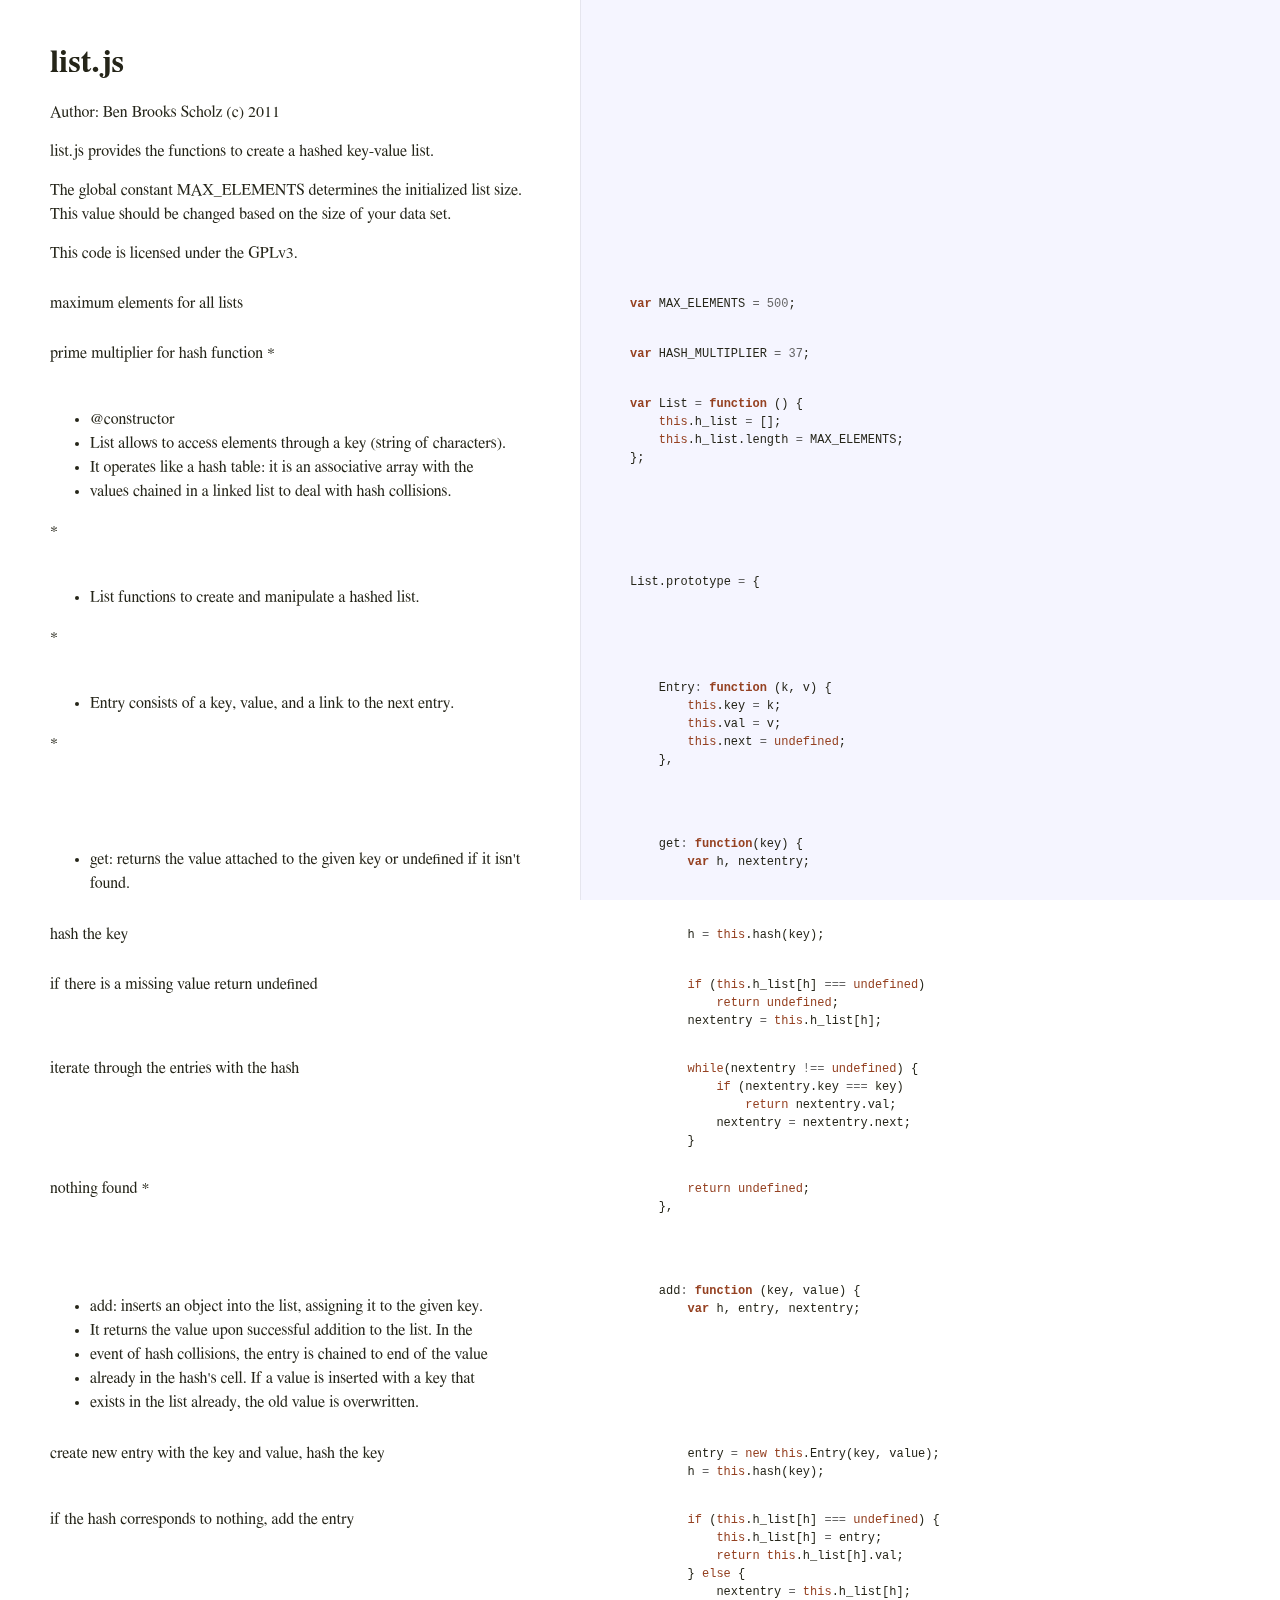
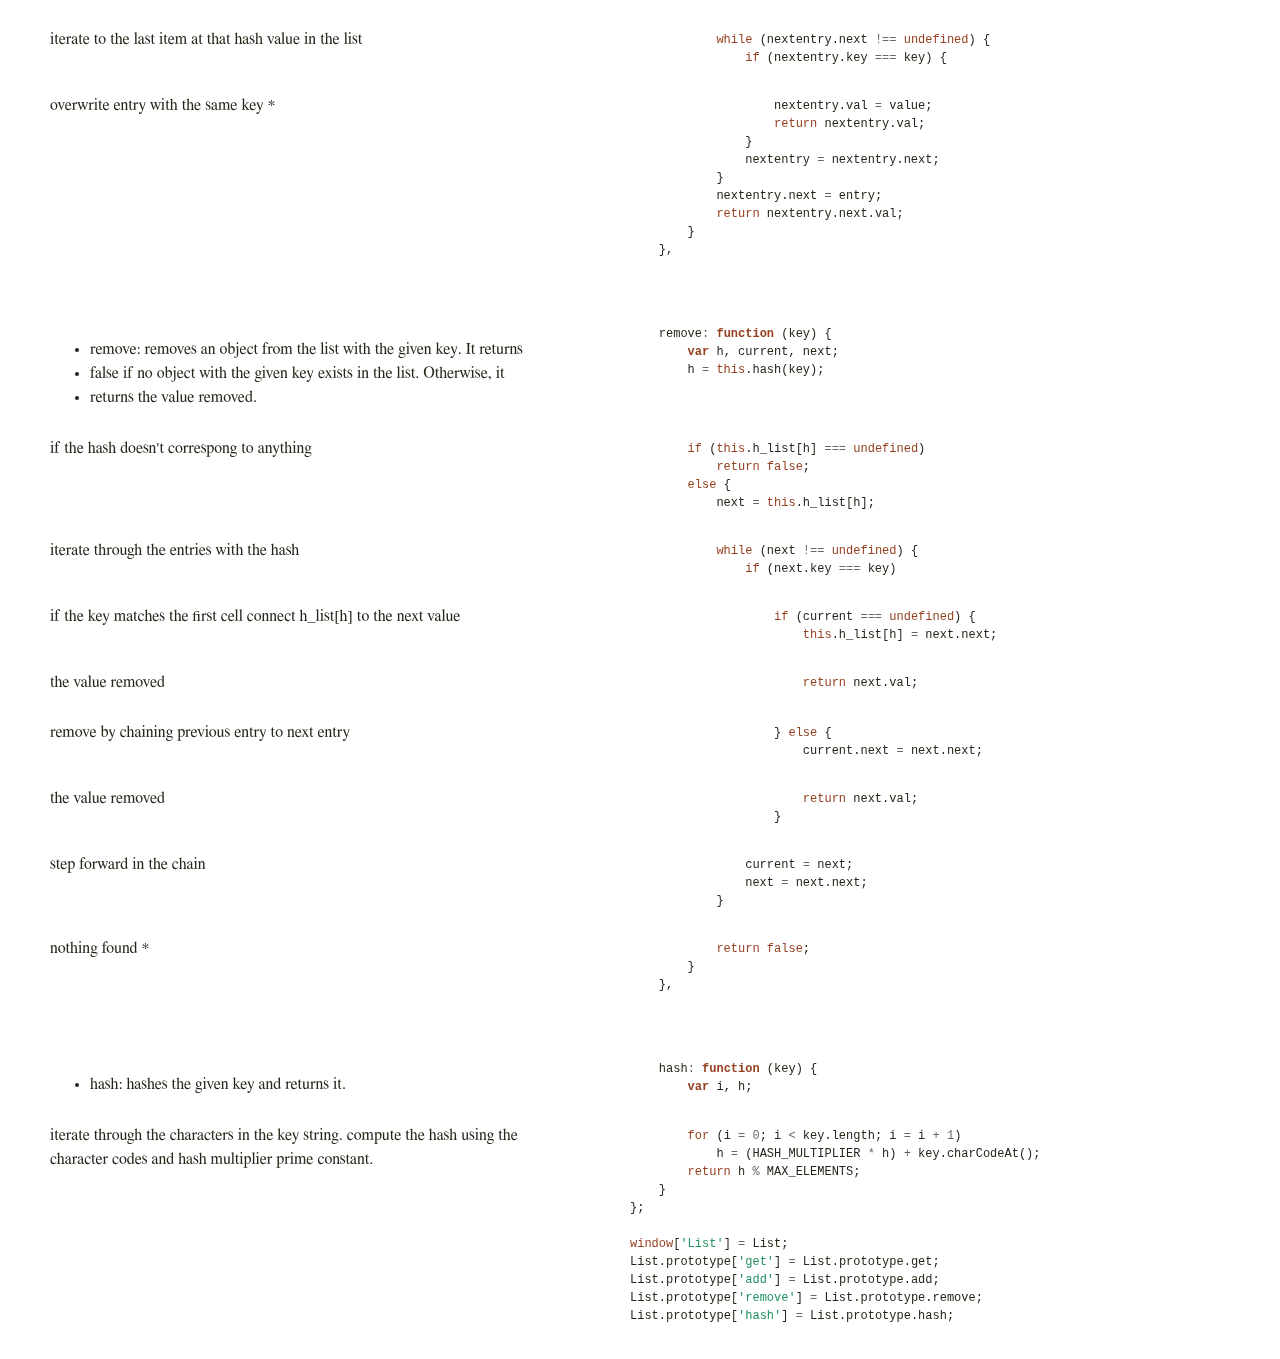
==== commit 91e4ac9e: "fixed css link" ====
--- a/list.html
+++ b/list.html
@@ -3,7 +3,7 @@
 <head>
   <meta http-equiv="content-type" content="text/html;charset=utf-8">
   <title>list.js</title>
-  <link rel="stylesheet" href="pycco.css">
+  <link rel="stylesheet" href="styles/pycco.css">
 </head>
 <body>
 <div id="background"></div>
--- a/styles/pycco.css
+++ b/styles/pycco.css
@@ -0,0 +1,186 @@
+/*--------------------- Layout and Typography ----------------------------*/
+body {
+  font-family: 'Palatino Linotype', 'Book Antiqua', Palatino, FreeSerif, serif;
+  font-size: 16px;
+  line-height: 24px;
+  color: #252519;
+  margin: 0; padding: 0;
+}
+a {
+  color: #261a3b;
+}
+  a:visited {
+    color: #261a3b;
+  }
+p {
+  margin: 0 0 15px 0;
+}
+h1, h2, h3, h4, h5, h6 {
+  margin: 40px 0 15px 0;
+}
+h2, h3, h4, h5, h6 {
+    margin-top: 0;
+  }
+#container, div.section {
+  position: relative;
+}
+#background {
+  position: fixed;
+  top: 0; left: 580px; right: 0; bottom: 0;
+  background: #f5f5ff;
+  border-left: 1px solid #e5e5ee;
+  z-index: -1;
+}
+#jump_to, #jump_page {
+  background: white;
+  -webkit-box-shadow: 0 0 25px #777; -moz-box-shadow: 0 0 25px #777;
+  -webkit-border-bottom-left-radius: 5px; -moz-border-radius-bottomleft: 5px;
+  font: 10px Arial;
+  text-transform: uppercase;
+  cursor: pointer;
+  text-align: right;
+}
+#jump_to, #jump_wrapper {
+  position: fixed;
+  right: 0; top: 0;
+  padding: 5px 10px;
+}
+  #jump_wrapper {
+    padding: 0;
+    display: none;
+  }
+    #jump_to:hover #jump_wrapper {
+      display: block;
+    }
+    #jump_page {
+      padding: 5px 0 3px;
+      margin: 0 0 25px 25px;
+    }
+      #jump_page .source {
+        display: block;
+        padding: 5px 10px;
+        text-decoration: none;
+        border-top: 1px solid #eee;
+      }
+        #jump_page .source:hover {
+          background: #f5f5ff;
+        }
+        #jump_page .source:first-child {
+        }
+div.docs {
+  float: left;
+  max-width: 500px;
+  min-width: 500px;
+  min-height: 5px;
+  padding: 10px 25px 1px 50px;
+  vertical-align: top;
+  text-align: left;
+}
+  .docs pre {
+    margin: 15px 0 15px;
+    padding-left: 15px;
+  }
+  .docs p tt, .docs p code {
+    background: #f8f8ff;
+    border: 1px solid #dedede;
+    font-size: 12px;
+    padding: 0 0.2em;
+  }
+  .octowrap {
+    position: relative;
+  }
+    .octothorpe {
+      font: 12px Arial;
+      text-decoration: none;
+      color: #454545;
+      position: absolute;
+      top: 3px; left: -20px;
+      padding: 1px 2px;
+      opacity: 0;
+      -webkit-transition: opacity 0.2s linear;
+    }
+      div.docs:hover .octothorpe {
+        opacity: 1;
+      }
+div.code {
+  margin-left: 580px;
+  padding: 14px 15px 16px 50px;
+  vertical-align: top;
+}
+  .code pre, .docs p code {
+    font-size: 12px;
+  }
+    pre, tt, code {
+      line-height: 18px;
+      font-family: Monaco, Consolas, "Lucida Console", monospace;
+      margin: 0; padding: 0;
+    }
+div.clearall {
+    clear: both;
+}
+
+
+/*---------------------- Syntax Highlighting -----------------------------*/
+td.linenos { background-color: #f0f0f0; padding-right: 10px; }
+span.lineno { background-color: #f0f0f0; padding: 0 5px 0 5px; }
+body .hll { background-color: #ffffcc }
+body .c { color: #408080; font-style: italic }  /* Comment */
+body .err { border: 1px solid #FF0000 }         /* Error */
+body .k { color: #954121 }                      /* Keyword */
+body .o { color: #666666 }                      /* Operator */
+body .cm { color: #408080; font-style: italic } /* Comment.Multiline */
+body .cp { color: #BC7A00 }                     /* Comment.Preproc */
+body .c1 { color: #408080; font-style: italic } /* Comment.Single */
+body .cs { color: #408080; font-style: italic } /* Comment.Special */
+body .gd { color: #A00000 }                     /* Generic.Deleted */
+body .ge { font-style: italic }                 /* Generic.Emph */
+body .gr { color: #FF0000 }                     /* Generic.Error */
+body .gh { color: #000080; font-weight: bold }  /* Generic.Heading */
+body .gi { color: #00A000 }                     /* Generic.Inserted */
+body .go { color: #808080 }                     /* Generic.Output */
+body .gp { color: #000080; font-weight: bold }  /* Generic.Prompt */
+body .gs { font-weight: bold }                  /* Generic.Strong */
+body .gu { color: #800080; font-weight: bold }  /* Generic.Subheading */
+body .gt { color: #0040D0 }                     /* Generic.Traceback */
+body .kc { color: #954121 }                     /* Keyword.Constant */
+body .kd { color: #954121; font-weight: bold }  /* Keyword.Declaration */
+body .kn { color: #954121; font-weight: bold }  /* Keyword.Namespace */
+body .kp { color: #954121 }                     /* Keyword.Pseudo */
+body .kr { color: #954121; font-weight: bold }  /* Keyword.Reserved */
+body .kt { color: #B00040 }                     /* Keyword.Type */
+body .m { color: #666666 }                      /* Literal.Number */
+body .s { color: #219161 }                      /* Literal.String */
+body .na { color: #7D9029 }                     /* Name.Attribute */
+body .nb { color: #954121 }                     /* Name.Builtin */
+body .nc { color: #0000FF; font-weight: bold }  /* Name.Class */
+body .no { color: #880000 }                     /* Name.Constant */
+body .nd { color: #AA22FF }                     /* Name.Decorator */
+body .ni { color: #999999; font-weight: bold }  /* Name.Entity */
+body .ne { color: #D2413A; font-weight: bold }  /* Name.Exception */
+body .nf { color: #0000FF }                     /* Name.Function */
+body .nl { color: #A0A000 }                     /* Name.Label */
+body .nn { color: #0000FF; font-weight: bold }  /* Name.Namespace */
+body .nt { color: #954121; font-weight: bold }  /* Name.Tag */
+body .nv { color: #19469D }                     /* Name.Variable */
+body .ow { color: #AA22FF; font-weight: bold }  /* Operator.Word */
+body .w { color: #bbbbbb }                      /* Text.Whitespace */
+body .mf { color: #666666 }                     /* Literal.Number.Float */
+body .mh { color: #666666 }                     /* Literal.Number.Hex */
+body .mi { color: #666666 }                     /* Literal.Number.Integer */
+body .mo { color: #666666 }                     /* Literal.Number.Oct */
+body .sb { color: #219161 }                     /* Literal.String.Backtick */
+body .sc { color: #219161 }                     /* Literal.String.Char */
+body .sd { color: #219161; font-style: italic } /* Literal.String.Doc */
+body .s2 { color: #219161 }                     /* Literal.String.Double */
+body .se { color: #BB6622; font-weight: bold }  /* Literal.String.Escape */
+body .sh { color: #219161 }                     /* Literal.String.Heredoc */
+body .si { color: #BB6688; font-weight: bold }  /* Literal.String.Interpol */
+body .sx { color: #954121 }                     /* Literal.String.Other */
+body .sr { color: #BB6688 }                     /* Literal.String.Regex */
+body .s1 { color: #219161 }                     /* Literal.String.Single */
+body .ss { color: #19469D }                     /* Literal.String.Symbol */
+body .bp { color: #954121 }                     /* Name.Builtin.Pseudo */
+body .vc { color: #19469D }                     /* Name.Variable.Class */
+body .vg { color: #19469D }                     /* Name.Variable.Global */
+body .vi { color: #19469D }                     /* Name.Variable.Instance */
+body .il { color: #666666 }                     /* Literal.Number.Integer.Long */
